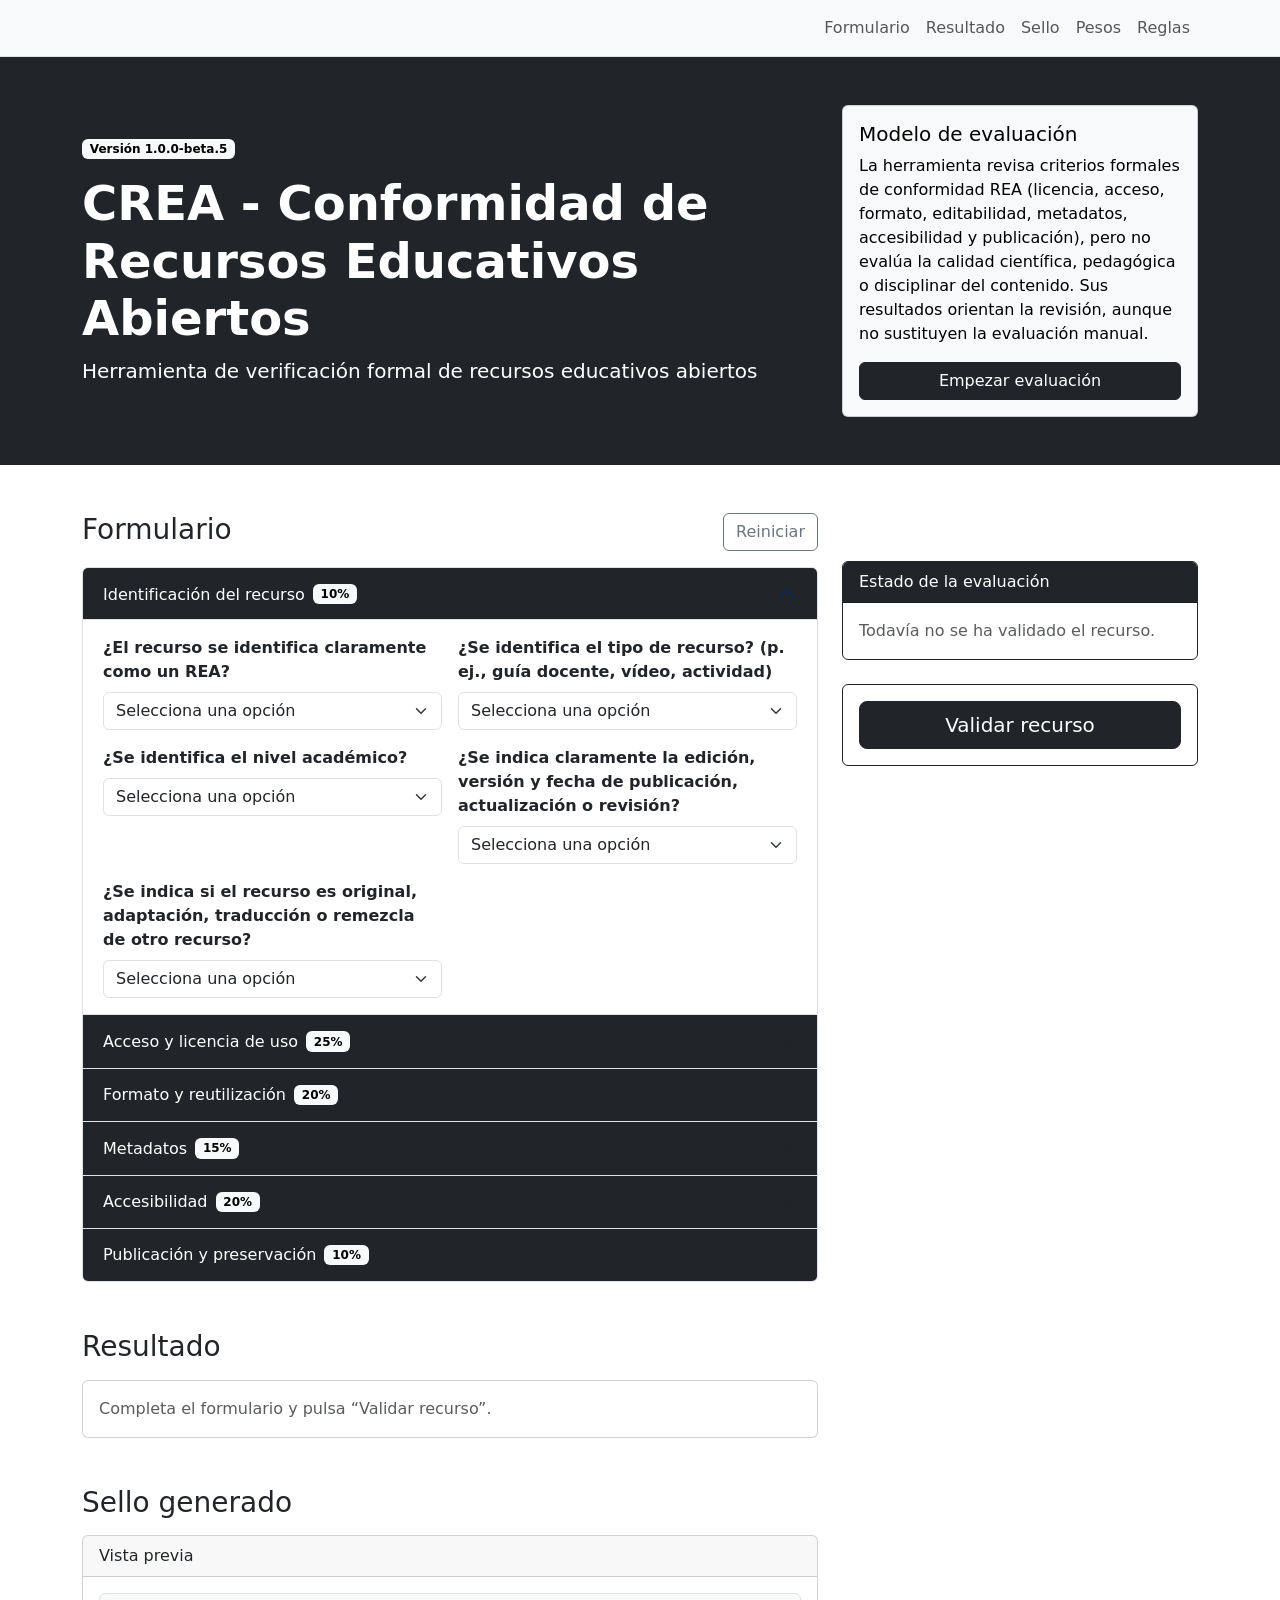
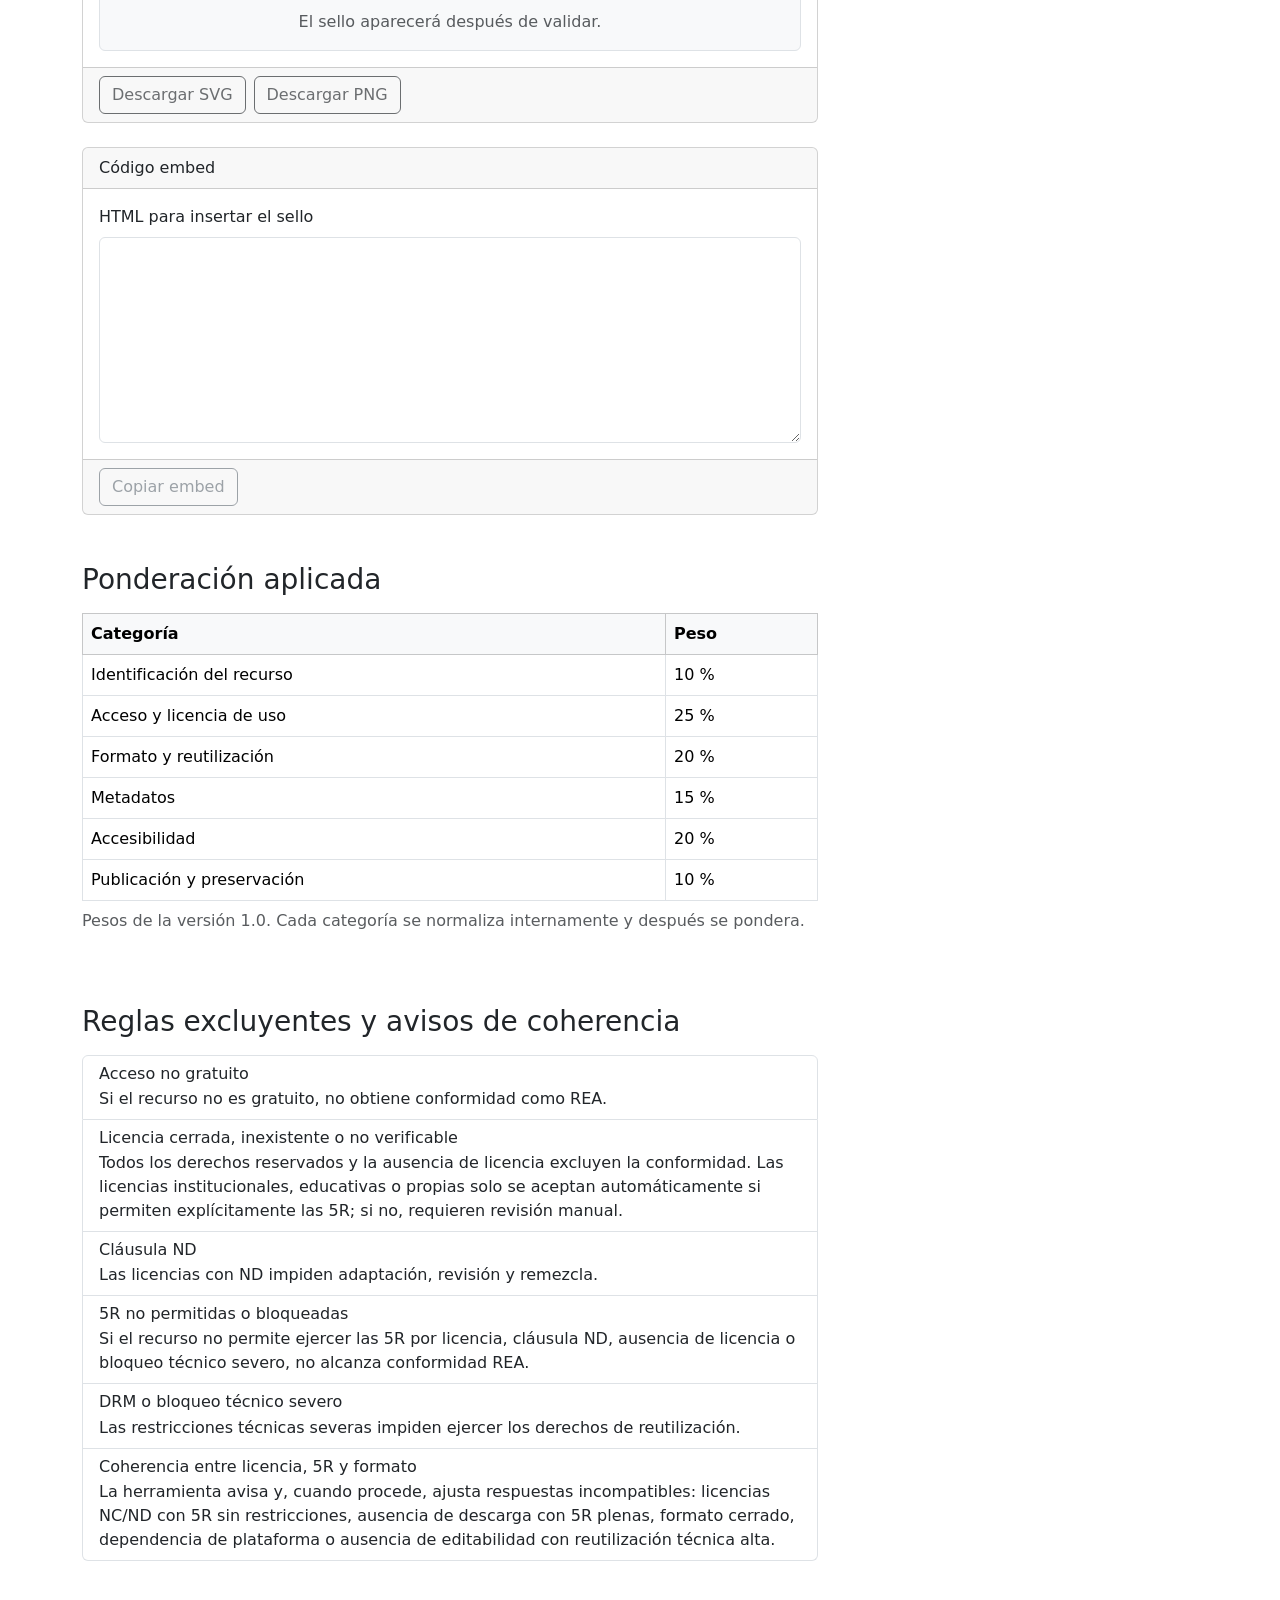
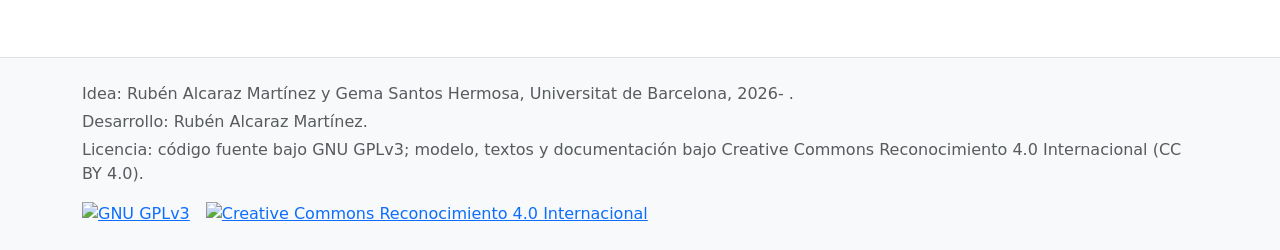
==== index.html @ e6d0ff7f "Add files via upload" ====
<!doctype html>
<html lang="es" data-bs-theme="light">
<head>
  <meta charset="utf-8">
  <meta name="viewport" content="width=device-width, initial-scale=1">
  <title>CREA - Conformidad de Recursos Educativos Abiertos</title>
  <meta name="description" content="">
  <meta name="DC.creator" content="Gema Santos Hermosa">
  <meta name="DC.creator" content="Rubén Alcaraz Martínez">
  <meta name="DC.publisher" content="Universitat de Barcelona">
  <meta name="DC.description" content="Herramienta web para evaluar la conformidad formal de recursos educativos abiertos mediante criterios sobre licencia, acceso, formato, editabilidad, metadatos, accesibilidad, publicación y preservación.">
  <meta name="DC.subject" content="recursos educativos abiertos">
  <meta name="DC.subject" content="REA">
  <meta name="DC.subject" content="OER">
  <meta name="DC.subject" content="licencias abiertas">
  <meta name="DC.subject" content="accesibilidad">
  <meta name="DC.subject" content="metadatos educativos">
  <meta name="DC.type" content="InteractiveResource">
  <meta name="DC.format" content="text/html">
  <meta name="DC.language" content="es">
  <meta name="DC.rights" content="Código fuente bajo GNU GPLv3; modelo, textos y documentación bajo Creative Commons Reconocimiento 4.0 Internacional.">
  <meta name="DCTERMS.license" content="https://www.gnu.org/licenses/gpl-3.0.html">
  <meta name="DCTERMS.license" content="https://creativecommons.org/licenses/by/4.0/">
  <meta name="DCTERMS.created" content="2026">
  <meta name="DCTERMS.modified" content="2026">
  <meta name="DCTERMS.accessRights" content="Acceso abierto">
  <meta name="DCTERMS.audience" content="docentes, bibliotecarios, documentalistas, diseñadores instruccionales, responsables de repositorios educativos">

  <link href="https://cdn.jsdelivr.net/npm/bootstrap@5.3.8/dist/css/bootstrap.min.css" rel="stylesheet">
  <link href="assets/css/styles.css" rel="stylesheet">
  <link rel="preconnect" href="https://fonts.googleapis.com">
  <link rel="preconnect" href="https://fonts.gstatic.com" crossorigin>
  <link href="https://fonts.googleapis.com/css2?family=Atkinson+Hyperlegible:wght@400;700&display=swap" rel="stylesheet">
</head>
<body>
  <nav class="navbar navbar-expand-lg bg-body-tertiary border-bottom sticky-top">
    <div class="container">
      <button class="navbar-toggler" type="button" data-bs-toggle="collapse" data-bs-target="#mainNav" aria-controls="mainNav" aria-expanded="false" aria-label="Mostrar navegación">
        <span class="navbar-toggler-icon"></span>
      </button>
      <div id="mainNav" class="collapse navbar-collapse">
        <ul class="navbar-nav ms-auto">
          <li class="nav-item"><a class="nav-link" href="#formulario">Formulario</a></li>
          <li class="nav-item"><a class="nav-link" href="#resultado">Resultado</a></li>
          <li class="nav-item"><a class="nav-link" href="#sello">Sello</a></li>
          <li class="nav-item"><a class="nav-link" href="#pesos">Pesos</a></li>
          <li class="nav-item"><a class="nav-link" href="#reglas">Reglas</a></li>
        </ul>
      </div>
    </div>
  </nav>

  <header class="bg-dark text-white py-5">
    <div class="container">
      <div class="row g-4 align-items-center">
        <div class="col-lg-8">
          <span class="badge text-bg-light mb-3">Versión 1.0.0-beta.5</span>
          <h1 class="display-5 fw-bold">CREA - Conformidad de Recursos Educativos Abiertos</h1>
          <p class="lead mb-0">Herramienta de verificación formal de recursos educativos abiertos</p>
        </div>
        <div class="col-lg-4">
          <div class="card text-bg-light">
            <div class="card-body">
              <h2 class="h5">Modelo de evaluación</h2>
              <p class="mb-3">La herramienta revisa criterios formales de conformidad REA (licencia, acceso, formato, editabilidad, metadatos, accesibilidad y publicación), pero no evalúa la calidad científica, pedagógica o disciplinar del contenido. Sus resultados orientan la revisión, aunque no sustituyen la evaluación manual.</p>
              <a class="btn btn-dark w-100" href="#formulario">Empezar evaluación</a>
            </div>
          </div>
        </div>
      </div>
    </div>
  </header>

  <main class="container my-5">
    <div class="row g-4">
      <aside class="col-lg-4 order-lg-2">
        <div class="position-sticky top-0 pt-5">
          <div class="card border-dark mb-4">
            <div class="card-header text-bg-dark">Estado de la evaluación</div>
            <div class="card-body">
              <div id="quickStatus" aria-live="polite">
                <p class="text-body-secondary mb-0">Todavía no se ha validado el recurso.</p>
              </div>
            </div>
          </div>

          <div class="card border-dark mb-4">
            <div class="card-body">
              <button type="button" id="btnValidate" class="btn btn-dark btn-lg w-100">Validar recurso</button>
            </div>
          </div>

          <div id="liveAlert" aria-live="assertive"></div>
        </div>
      </aside>

      <div class="col-lg-8 order-lg-1">
        <section id="formulario" class="mb-5">
          <div class="d-flex flex-wrap justify-content-between align-items-center gap-3 mb-3">
            <div>
              <h2 class="h3 mb-1">Formulario</h2>
            </div>
            <button type="button" class="btn btn-outline-secondary" id="btnReset">Reiniciar</button>
          </div>

          <form id="oerForm" novalidate>
            <div class="accordion" id="questionsAccordion"></div>
          </form>
        </section>

        <section id="resultado" class="mb-5">
          <h2 class="h3 mb-3">Resultado</h2>
          <div id="resultsBox" class="card">
            <div class="card-body">
              <p class="text-body-secondary mb-0">Completa el formulario y pulsa “Validar recurso”.</p>
            </div>
          </div>
        </section>

        <section id="sello" class="mb-5">
          <h2 class="h3 mb-3">Sello generado</h2>
          <div class="card mb-4">
            <div class="card-header">Vista previa</div>
            <div class="card-body">
              <div id="badgePreview" class="badge-preview border rounded p-3 text-center bg-body-tertiary overflow-hidden">
                <p class="text-body-secondary mb-0">El sello aparecerá después de validar.</p>
              </div>
            </div>
            <div class="card-footer d-flex flex-wrap gap-2">
              <button type="button" id="btnDownloadSvg" class="btn btn-outline-dark" disabled>Descargar SVG</button>
              <button type="button" id="btnDownloadPng" class="btn btn-outline-dark" disabled>Descargar PNG</button>
            </div>
          </div>

          <div class="card">
            <div class="card-header">Código embed</div>
            <div class="card-body">
              <label for="embedCode" class="form-label">HTML para insertar el sello</label>
              <textarea id="embedCode" class="form-control font-monospace" rows="8" readonly></textarea>
            </div>
            <div class="card-footer">
              <button type="button" id="btnCopyEmbed" class="btn btn-outline-secondary" disabled>Copiar embed</button>
            </div>
          </div>
        </section>

        <section id="pesos" class="mb-5">
          <h2 class="h3 mb-3">Ponderación aplicada</h2>
          <div class="table-responsive">
            <table class="table table-bordered table-hover align-middle">
              <caption>Pesos de la versión 1.0. Cada categoría se normaliza internamente y después se pondera.</caption>
              <thead class="table-light">
                <tr>
                  <th scope="col">Categoría</th>
                  <th scope="col">Peso</th>
                </tr>
              </thead>
              <tbody>
                <tr><td>Identificación del recurso</td><td>10 %</td></tr>
                <tr><td>Acceso y licencia de uso</td><td>25 %</td></tr>
                <tr><td>Formato y reutilización</td><td>20 %</td></tr>
                <tr><td>Metadatos</td><td>15 %</td></tr>
                <tr><td>Accesibilidad</td><td>20 %</td></tr>
                <tr><td>Publicación y preservación</td><td>10 %</td></tr>
              </tbody>
            </table>
          </div>
        </section>

        <section id="reglas" class="mb-5">
          <h2 class="h3 mb-3">Reglas excluyentes y avisos de coherencia</h2>
          <div class="list-group">
            <div class="list-group-item">
              <h3 class="h6 mb-1">Acceso no gratuito</h3>
              <p class="mb-0">Si el recurso no es gratuito, no obtiene conformidad como REA.</p>
            </div>
            <div class="list-group-item">
              <h3 class="h6 mb-1">Licencia cerrada, inexistente o no verificable</h3>
              <p class="mb-0">Todos los derechos reservados y la ausencia de licencia excluyen la conformidad. Las licencias institucionales, educativas o propias solo se aceptan automáticamente si permiten explícitamente las 5R; si no, requieren revisión manual.</p>
            </div>
            <div class="list-group-item">
              <h3 class="h6 mb-1">Cláusula ND</h3>
              <p class="mb-0">Las licencias con ND impiden adaptación, revisión y remezcla.</p>
            </div>
            <div class="list-group-item">
              <h3 class="h6 mb-1">5R no permitidas o bloqueadas</h3>
              <p class="mb-0">Si el recurso no permite ejercer las 5R por licencia, cláusula ND, ausencia de licencia o bloqueo técnico severo, no alcanza conformidad REA.</p>
            </div>
            <div class="list-group-item">
              <h3 class="h6 mb-1">DRM o bloqueo técnico severo</h3>
              <p class="mb-0">Las restricciones técnicas severas impiden ejercer los derechos de reutilización.</p>
            </div>
            <div class="list-group-item">
              <h3 class="h6 mb-1">Coherencia entre licencia, 5R y formato</h3>
              <p class="mb-0">La herramienta avisa y, cuando procede, ajusta respuestas incompatibles: licencias NC/ND con 5R sin restricciones, ausencia de descarga con 5R plenas, formato cerrado, dependencia de plataforma o ausencia de editabilidad con reutilización técnica alta.</p>
            </div>
          </div>
        </section>
      </div>
    </div>
  </main>

  <div class="modal fade" id="exclusionModal" tabindex="-1" aria-labelledby="exclusionModalLabel" aria-hidden="true">
    <div class="modal-dialog modal-dialog-centered modal-lg">
      <div class="modal-content border-danger">
        <div class="modal-header text-bg-danger">
          <h2 class="modal-title h5" id="exclusionModalLabel">El recurso no alcanza conformidad automática</h2>
          <button type="button" class="btn-close btn-close-white" data-bs-dismiss="modal" aria-label="Cerrar"></button>
        </div>
        <div class="modal-body">
          <p>La respuesta seleccionada activa una condición excluyente o impide verificar automáticamente la conformidad REA en la versión 1.0.0-beta.5.</p>
          <div id="modalExclusionContent"></div>
        </div>
        <div class="modal-footer">
          <button type="button" class="btn btn-outline-danger" data-bs-dismiss="modal">Revisar respuesta</button>
        </div>
      </div>
    </div>
  </div>


  <div class="modal fade" id="coherenceModal" tabindex="-1" aria-labelledby="coherenceModalLabel" aria-hidden="true">
    <div class="modal-dialog modal-dialog-centered modal-lg">
      <div class="modal-content border-warning">
        <div class="modal-header text-bg-warning">
          <h2 class="modal-title h5" id="coherenceModalLabel">Aviso de coherencia entre respuestas</h2>
          <button type="button" class="btn-close" data-bs-dismiss="modal" aria-label="Cerrar"></button>
        </div>
        <div class="modal-body">
          <p>La combinación de respuestas seleccionada puede producir una evaluación incoherente o requiere una interpretación más precisa.</p>
          <div id="modalCoherenceContent"></div>
        </div>
        <div class="modal-footer">
          <button type="button" class="btn btn-outline-warning" data-bs-dismiss="modal">Revisar respuestas</button>
        </div>
      </div>
    </div>
  </div>

  <footer class="border-top py-4 bg-body-tertiary">
    <div class="container">
      <p class="mb-1 text-body-secondary">Idea: Rubén Alcaraz Martínez y Gema Santos Hermosa, Universitat de Barcelona, 2026- .</p>
      <p class="mb-1 text-body-secondary">Desarrollo: Rubén Alcaraz Martínez.</p>
      <p class="mb-3 text-body-secondary">Licencia: código fuente bajo GNU GPLv3; modelo, textos y documentación bajo Creative Commons Reconocimiento 4.0 Internacional (CC BY 4.0).</p>
      <div class="d-flex flex-wrap gap-3 align-items-center">
        <a href="https://www.gnu.org/licenses/gpl-3.0.html" rel="license">
          <img src="https://www.gnu.org/graphics/gplv3-with-text-136x68.png" class="img-fluid" width="136" height="68" alt="GNU GPLv3">
        </a>
        <a href="https://creativecommons.org/licenses/by/4.0/deed.es" rel="license">
          <img src="https://licensebuttons.net/l/by/4.0/88x31.png" class="img-fluid" width="88" height="31" alt="Creative Commons Reconocimiento 4.0 Internacional">
        </a>
      </div>
    </div>
  </footer>

  <script src="https://cdn.jsdelivr.net/npm/bootstrap@5.3.8/dist/js/bootstrap.bundle.min.js"></script>
  <script>
    const APP_VERSION = "1.0.0-beta.5";

    const CATEGORIES = [
      { id: "identificacion", title: "Identificación del recurso", weight: 10 },
      { id: "accesoLicencia", title: "Acceso y licencia de uso", weight: 25 },
      { id: "formato", title: "Formato y reutilización", weight: 20 },
      { id: "metadatos", title: "Metadatos", weight: 15 },
      { id: "accesibilidad", title: "Accesibilidad", weight: 20 },
      { id: "publicacion", title: "Publicación y preservación", weight: 10 }
    ];

    const QUESTIONS = [
      {
        id: "q_id_rea", category: "identificacion",
        label: "¿El recurso se identifica claramente como un REA?",
        max: 2,
        options: [["", "Selecciona una opción", 0], ["si", "Sí", 2], ["parcial", "Parcialmente", 1], ["no", "No", 0]]
      },

      {
        id: "q_tipo", category: "identificacion",
        label: "¿Se identifica el tipo de recurso? (p. ej., guía docente, vídeo, actividad)",
        max: 2,
        options: [["", "Selecciona una opción", 0], ["si", "Sí", 2], ["parcial", "Parcialmente", 1], ["no", "No", 0]]
      },
      {
        id: "q_nivel", category: "identificacion",
        label: "¿Se identifica el nivel académico?",
        max: 2,
        options: [["", "Selecciona una opción", 0], ["si", "Sí", 2], ["parcial", "Parcialmente", 1], ["no", "No", 0]]
      },
      {
        id: "q_version_fecha", category: "identificacion",
        label: "¿Se indica claramente la edición, versión y fecha de publicación, actualización o revisión?",
        max: 2,
        options: [["", "Selecciona una opción", 0], ["completo", "Sí, de forma completa", 2], ["parcial", "Parcialmente", 1], ["no", "No", 0]]
      },
      {
        id: "q_origen_recurso", category: "identificacion",
        label: "¿Se indica si el recurso es original, adaptación, traducción o remezcla de otro recurso?",
        max: 2,
        options: [["", "Selecciona una opción", 0], ["si", "Sí", 2], ["parcial", "Parcialmente", 1], ["no", "No", 0], ["no_determinable", "No se puede determinar", 0]]
      },

      {
        id: "q_gratuito", category: "accesoLicencia",
        label: "¿El acceso al recurso es gratuito?",
        max: 5, excludes: ["no"],
        options: [
          ["", "Selecciona una opción", 0], ["si", "Sí", 5], ["parcial", "Parcialmente", 2],
          ["no", "No", 0, "Un recurso con acceso no gratuito no obtiene conformidad formal como REA."]
        ]
      },
      {
        id: "q_datos", category: "accesoLicencia",
        label: "¿El recurso exige registro o recogida de datos personales?",
        max: 3,
        options: [["", "Selecciona una opción", 0], ["no", "No", 3], ["opcional", "Sí, opcional", 2], ["obligatorio", "Sí, obligatorio", 0]]
      },
      {
        id: "q_descarga", category: "accesoLicencia",
        label: "¿El recurso puede descargarse o conservarse localmente?",
        max: 3,
        options: [["", "Selecciona una opción", 0], ["si", "Sí", 3], ["parcial", "Parcialmente", 1], ["no", "No", 0]]
      },

      {
        id: "q_licencia", category: "accesoLicencia",
        label: "¿Bajo qué licencia se distribuye el recurso?",
        max: 5,
        excludes: ["cc_by_nd", "cc_by_nc_nd", "todos_derechos", "sin_licencia"],
        requiresReview: ["institucional_no_verificable", "educativa_no_verificable", "otra_no_verificable"],
        options: [
          ["", "Selecciona una opción", 0],
          ["dominio_publico", "Dominio público", 5],
          ["cc0", "CC0", 5],
          ["cc_by", "CC BY", 5],
          ["cc_by_sa", "CC BY-SA", 5],
          ["cc_by_nc", "CC BY-NC", 3],
          ["cc_by_nc_sa", "CC BY-NC-SA", 3],
          ["cc_by_nd", "CC BY-ND", 0, "La cláusula ND impide obras derivadas y bloquea la adaptación, revisión o remezcla del recurso."],
          ["cc_by_nc_nd", "CC BY-NC-ND", 0, "La cláusula ND impide obras derivadas y bloquea la adaptación, revisión o remezcla del recurso."],
          ["gfdl", "GNU Free Documentation License, sin secciones invariantes", 4],
          ["gplv3", "GNU GPLv3, para software o código", 4],
          ["mit_apache_bsd", "MIT / Apache-2.0 / BSD, para software o código", 5],
          ["institucional_abierta", "Licencia institucional propia que permite explícitamente las 5R", 3],
          ["educativa_abierta", "Licencia educativa específica que permite explícitamente las 5R", 3],
          ["otra_abierta", "Otra licencia abierta que permite explícitamente las 5R", 3],
          ["institucional_no_verificable", "Licencia institucional propia no verificable", 0, "Una licencia propia solo puede aceptarse automáticamente si sus términos permiten de forma explícita las 5R."],
          ["educativa_no_verificable", "Licencia educativa específica no verificable", 0, "Una licencia educativa específica solo puede aceptarse automáticamente si sus términos permiten de forma explícita las 5R."],
          ["todos_derechos", "Todos los derechos reservados", 0, "Un recurso con todos los derechos reservados no concede permisos abiertos suficientes para ser REA."],
          ["sin_licencia", "Sin licencia indicada", 0, "Sin licencia abierta o dominio público no puede verificarse la conformidad formal como REA."],
          ["otra_no_verificable", "Otra licencia no verificable", 0, "No puede confirmarse la conformidad REA sin revisar los términos de la licencia."]
        ]
      },
      {
        id: "q_licencia_visible", category: "accesoLicencia",
        label: "¿La licencia está indicada de forma visible junto al recurso?",
        max: 3,
        options: [["", "Selecciona una opción", 0], ["si", "Sí", 3], ["parcial", "Parcialmente", 1], ["no", "No", 0]]
      },

      {
        id: "q_5r_grado", category: "accesoLicencia",
        label: "¿Qué grado de ejercicio de las 5R permite el recurso? (retener, reutilizar, revisar, remezclar y redistribuir)",
        max: 8, excludes: ["algunas_nd", "no", "cerrada", "drm"], requiresReview: ["no_determinable"],
        options: [
          ["", "Selecciona una opción", 0],
          ["todas_sin_restriccion", "Permite las 5R sin restricciones relevantes", 8],
          ["todas_nc", "Permite las 5R con restricción NC", 5],
          ["algunas_barreras_tecnicas", "Permite legalmente las 5R, pero existen barreras técnicas", 3],
          ["algunas_nd", "Permite algunas 5R, pero no revisión/remezcla por ND", 0, "La cláusula ND impide revisar, adaptar y remezclar el recurso. En esta versión es una condición excluyente."],
          ["cerrada", "No las permite por licencia cerrada o ausencia de licencia", 0, "Sin licencia abierta o con todos los derechos reservados no puede verificarse el ejercicio de las 5R."],
          ["drm", "No las permite por DRM o bloqueo técnico severo", 0, "Las restricciones técnicas severas impiden ejercer derechos de reutilización aunque la licencia sea abierta."],
          ["no", "No permite las 5R", 0, "Si no permite las 5R, el recurso no alcanza conformidad formal como REA."],
          ["no_determinable", "No se puede determinar", 0]
        ]
      },

      {
        id: "q_formato_abierto", category: "formato",
        label: "¿El recurso está disponible en un formato abierto?",
        max: 5,
        options: [["", "Selecciona una opción", 0], ["si", "Sí", 5], ["parcial", "Parcialmente", 2], ["no", "No", 0]]
      },
      {
        id: "q_editable", category: "formato",
        label: "¿El recurso es editable?",
        max: 5,
        options: [["", "Selecciona una opción", 0], ["si", "Sí", 5], ["parcial", "Parcialmente", 2], ["no", "No", 0]]
      },
      {
        id: "q_partes", category: "formato",
        label: "¿El recurso está organizado en partes reutilizables?",
        max: 5,
        options: [["", "Selecciona una opción", 0], ["si", "Sí", 5], ["parcial", "Parcialmente", 2], ["no", "No", 0]]
      },
      {
        id: "q_independencia_plataforma", category: "formato",
        label: "¿El recurso puede usarse sin depender de una plataforma concreta?",
        max: 5,
        options: [["", "Selecciona una opción", 0], ["si", "Sí", 5], ["parcial", "Parcialmente", 2], ["no", "No", 0], ["no_determinable", "No se puede determinar", 0]]
      },

      {
        id: "q_metadatos_basicos", category: "metadatos",
        type: "multiselect",
        label: "¿Qué metadatos descriptivos básicos incluye?",
        max: 8,
        options: [
          ["titulo", "Título", 1], ["autoria", "Autoría", 1], ["fecha", "Fecha", 1], ["idioma", "Idioma", 1],
          ["descripcion", "Descripción", 1], ["palabras_clave", "Palabras clave / Materias", 1], ["tipo", "Tipo", 1], ["formato_licencia", "Licencia", 1]
        ]
      },
      {
        id: "q_metadatos_educativos", category: "metadatos",
        type: "multiselect",
        label: "¿Qué metadatos educativos incluye?",
        max: 7,
        options: [
          ["nivel", "Nivel", 1], ["destinatarios", "Destinatarios", 1], ["objetivos", "Objetivos", 1],
          ["competencias", "Competencias", 1], ["tiempo", "Tiempo estimado", 1], ["contexto", "Contexto de uso", 1], ["requisitos", "Requisitos previos", 1]
        ]
      },
      {
        id: "q_idioma_principal", category: "metadatos",
        label: "¿El idioma principal del recurso está declarado correctamente?",
        max: 2,
        options: [["", "Selecciona una opción", 0], ["si", "Sí", 2], ["parcial", "Parcialmente", 1], ["no", "No", 0], ["no_determinable", "No se puede determinar", 0]]
      },

      {
        id: "q_estructura", category: "accesibilidad",
        label: "¿El recurso cuenta con una estructura visual y semántica mediante títulos, subtítulos u otros elementos estructurales?",
        max: 4,
        options: [["", "Selecciona una opción", 0], ["si", "Sí", 4], ["parcial", "Parcialmente", 2], ["no", "No", 0], ["na", "No aplica", 4]]
      },
      {
        id: "q_alt", category: "accesibilidad",
        label: "¿El contenido no textual cuenta con una alternativa de texto?",
        max: 4,
        options: [["", "Selecciona una opción", 0], ["si", "Sí", 4], ["parcial", "Parcialmente", 2], ["no", "No", 0], ["na", "No aplica", 4]]
      },
      {
        id: "q_av", category: "accesibilidad",
        label: "¿Los materiales audiovisuales cuentan con subtítulos, transcripciones o alternativas equivalentes?",
        max: 4,
        options: [["", "Selecciona una opción", 0], ["si", "Sí", 4], ["parcial", "Parcialmente", 2], ["no", "No", 0], ["na", "No aplica", 4]]
      },
      {
        id: "q_color", category: "accesibilidad",
        label: "¿El recurso evita depender solo del color, la forma o la posición para transmitir información?",
        max: 4,
        options: [["", "Selecciona una opción", 0], ["si", "Sí", 4], ["parcial", "Parcialmente", 2], ["no", "No", 0]]
      },
      {
        id: "q_contraste", category: "accesibilidad",
        label: "¿El contraste entre el texto y el fondo y entre elementos no textuales es suficiente?",
        max: 4,
        options: [["", "Selecciona una opción", 0], ["si", "Sí", 4], ["parcial", "Parcialmente", 2], ["no", "No", 0], ["no_comprobado", "No comprobado", 0]]
      },
      {
        id: "q_ayudas", category: "accesibilidad",
        label: "¿El recurso es compatible con ayudas técnicas, incluidas las que permiten personalizar los estilos del documento?",
        max: 4,
        options: [["", "Selecciona una opción", 0], ["si", "Sí", 4], ["parcial", "Parcialmente", 2], ["no", "No", 0], ["no_comprobado", "No comprobado", 0]]
      },

      {
        id: "q_plataforma", category: "publicacion",
        label: "¿Está publicado en un repositorio o plataforma estable?",
        max: 4,
        options: [
          ["", "Selecciona una opción", 0], ["repositorio", "Sí, repositorio", 4],
          ["plataforma_estable", "Sí, plataforma estable", 3], ["web", "Web institucional o personal", 2],
          ["plataforma_externa", "Plataforma externa", 1], ["cerrada", "Campus o entorno cerrado", 0], ["no", "No", 0]
        ]
      },
      {
        id: "q_url", category: "publicacion",
        label: "¿El recurso cuenta con una URL estable o identificador persistente?",
        max: 4,
        options: [
          ["", "Selecciona una opción", 0], ["doi", "DOI", 4], ["handle", "Handle", 4],
          ["uri", "URI permanente", 4], ["url_estable", "URL estable", 3],
          ["url_no_persistente", "URL no persistente", 1], ["no", "No", 0]
        ]
      }
    ];

    const state = { lastResult: null, lastSvg: "", lastExclusionKey: "", lastCoherenceKey: "" };

    function normaliseOptions(question) {
      question.options = question.options.map(opt => ({
        value: opt[0],
        label: opt[1],
        score: opt[2],
        reason: opt[3] || ""
      }));
      return question;
    }
    QUESTIONS.forEach(normaliseOptions);

    function renderWeightSummary() {
      const box = document.getElementById("weightSummary");
      if (!box) return;
      box.innerHTML = `
        <ul class="list-group list-group-flush">
          ${CATEGORIES.map(cat => `<li class="list-group-item d-flex justify-content-between px-0"><span>${cat.title}</span><strong>${cat.weight}%</strong></li>`).join("")}
        </ul>
      `;
    }

    function renderQuestions() {
      const acc = document.getElementById("questionsAccordion");
      acc.innerHTML = "";

      CATEGORIES.forEach((category, index) => {
        const item = document.createElement("div");
        item.className = "accordion-item";

        const headerId = `heading-${category.id}`;
        const collapseId = `collapse-${category.id}`;
        const show = index === 0 ? " show" : "";
        const collapsed = index === 0 ? "" : " collapsed";

        item.innerHTML = `
          <h3 class="accordion-header" id="${headerId}">
            <button class="accordion-button text-bg-dark${collapsed}" type="button" data-bs-toggle="collapse" data-bs-target="#${collapseId}" aria-expanded="${index === 0 ? "true" : "false"}" aria-controls="${collapseId}">
              ${category.title} <span class="badge text-bg-light ms-2">${category.weight}%</span>
            </button>
          </h3>
          <div id="${collapseId}" class="accordion-collapse collapse${show}" aria-labelledby="${headerId}" data-bs-parent="#questionsAccordion">
            <div class="accordion-body">
              <div class="row g-3" id="row-${category.id}"></div>
            </div>
          </div>
        `;
        acc.appendChild(item);

        const row = item.querySelector(`#row-${category.id}`);
        QUESTIONS.filter(q => q.category === category.id).forEach(q => {
          const col = document.createElement("div");
          col.className = "col-md-6";
          col.appendChild(renderQuestion(q));
          row.appendChild(col);
        });
      });
    }

    function renderQuestion(q) {
      const wrapper = document.createElement("div");
      const label = document.createElement("label");
      label.className = "form-label fw-semibold";
      label.setAttribute("for", q.id);
      label.textContent = q.label;
      wrapper.appendChild(label);

      const select = document.createElement("select");
      select.className = "form-select";
      select.id = q.id;
      select.name = q.id;
      if (q.type === "multiselect") {
        select.multiple = true;
        select.size = Math.min(6, q.options.length);
      }

      q.options.forEach(opt => {
        const option = document.createElement("option");
        option.value = opt.value;
        option.textContent = opt.label;
        select.appendChild(option);
      });

      select.addEventListener("change", () => checkImmediateWarnings(q));
      wrapper.appendChild(select);

      if (q.type === "multiselect") {
        const help = document.createElement("div");
        help.className = "form-text";
        help.textContent = "Selecciona una o varias opciones.";
        wrapper.appendChild(help);
      }

      return wrapper;
    }

    function getQuestionValue(q) {
      const el = document.getElementById(q.id);
      if (!el) return null;
      if (q.type === "multiselect") return Array.from(el.selectedOptions).map(opt => opt.value);
      return el.value;
    }

    function getSelectedOption(q) {
      const value = getQuestionValue(q);
      if (q.type === "multiselect") return null;
      return q.options.find(opt => opt.value === value) || null;
    }

    function getExclusionReasons() {
      const reasons = [];
      QUESTIONS.forEach(q => {
        if (!q.excludes) return;
        const value = getQuestionValue(q);
        if (q.excludes.includes(value)) {
          const opt = getSelectedOption(q);
          reasons.push({
            id: q.id,
            question: q.label,
            value: opt ? opt.label : value,
            reason: opt && opt.reason ? opt.reason : "Esta respuesta impide la conformidad formal como REA."
          });
        }
      });
      return reasons;
    }

    function getReviewReasons() {
      const reasons = [];
      QUESTIONS.forEach(q => {
        if (!q.requiresReview) return;
        const value = getQuestionValue(q);
        if (q.requiresReview.includes(value)) {
          const opt = getSelectedOption(q);
          reasons.push({
            id: q.id,
            question: q.label,
            value: opt ? opt.label : value,
            reason: opt && opt.reason ? opt.reason : "Esta respuesta requiere revisión manual antes de certificar la conformidad REA."
          });
        }
      });
      return reasons;
    }


    function setSelectValue(id, value) {
      const el = document.getElementById(id);
      if (el && el.value !== value) {
        el.value = value;
      }
    }

    function selectedLabel(questionId) {
      const question = QUESTIONS.find(q => q.id === questionId);
      if (!question) return "";
      const selected = getSelectedOption(question);
      return selected ? selected.label : "";
    }

    function applyConsistencyRules() {
      const issues = [];

      const license = document.getElementById("q_licencia").value;
      const dataRequirement = document.getElementById("q_datos").value;
      const download = document.getElementById("q_descarga").value;
      const fiveR = document.getElementById("q_5r_grado").value;
      const openFormat = document.getElementById("q_formato_abierto").value;
      const editable = document.getElementById("q_editable").value;
      const reusableParts = document.getElementById("q_partes").value;
      const platformIndependence = document.getElementById("q_independencia_plataforma").value;

      const ncLicenses = ["cc_by_nc", "cc_by_nc_sa"];
      const ndLicenses = ["cc_by_nd", "cc_by_nc_nd"];
      const closedLicenses = ["todos_derechos", "sin_licencia"];
      const nonVerifiableLicenses = ["institucional_no_verificable", "educativa_no_verificable", "otra_no_verificable"];
      const softwareLicenses = ["gplv3", "mit_apache_bsd"];
      const explicitlyOpenLicenses = ["dominio_publico", "cc0", "cc_by", "cc_by_sa", "gfdl", "institucional_abierta", "educativa_abierta", "otra_abierta"];

      if (dataRequirement === "obligatorio") {
        issues.push({
          title: "Registro o datos personales",
          message: "Exigir registro o recogida de datos personales no excluye automáticamente que el recurso sea REA, pero limita el acceso efectivo. Por eso reduce la puntuación y debe valorarse como una barrera formal."
        });
      }

      if (ncLicenses.includes(license)) {
        if (fiveR === "todas_sin_restriccion" || fiveR === "") {
          setSelectValue("q_5r_grado", "todas_nc");
        }
        issues.push({
          title: "Licencia NC y 5R",
          message: "Una licencia con cláusula NC puede permitir adaptación y redistribución, pero no sin restricciones. Por tanto, no debe marcarse como “5R sin restricciones relevantes”. Se ha ajustado a “5R con restricción NC” cuando procedía."
        });
      }

      if (ndLicenses.includes(license)) {
        if (fiveR !== "algunas_nd") {
          setSelectValue("q_5r_grado", "algunas_nd");
        }
        issues.push({
          title: "Licencia ND y obras derivadas",
          message: "Una licencia con cláusula ND no permite revisar, adaptar ni remezclar el recurso. Por tanto, no puede considerarse que permite las 5R. Además, en esta versión la cláusula ND es una condición excluyente."
        });
      }

      if (closedLicenses.includes(license)) {
        if (fiveR !== "cerrada") {
          setSelectValue("q_5r_grado", "cerrada");
        }
        issues.push({
          title: "Licencia cerrada o ausente",
          message: "Si el recurso tiene todos los derechos reservados o no declara licencia, no puede indicarse que permite las 5R. Se ha ajustado la respuesta sobre 5R a licencia cerrada o ausencia de licencia."
        });
      }

      if (nonVerifiableLicenses.includes(license)) {
        if (fiveR !== "no_determinable") {
          setSelectValue("q_5r_grado", "no_determinable");
        }
        issues.push({
          title: "Licencia no verificable automáticamente",
          message: "Las licencias institucionales, educativas o propias solo pueden aceptarse automáticamente si sus términos permiten explícitamente retener, reutilizar, revisar, remezclar y redistribuir. En caso contrario, la herramienta marca el recurso como no verificable."
        });
      }

      if (softwareLicenses.includes(license)) {
        issues.push({
          title: "Licencia de software",
          message: "GPLv3, MIT, Apache-2.0 o BSD son licencias adecuadas para software o código. Si el recurso evaluado es un texto, vídeo, presentación u otro material docente no software, conviene usar una licencia de contenidos como CC BY o CC BY-SA."
        });
      }

      const currentFiveR = () => document.getElementById("q_5r_grado").value;
      const fiveRLooksFull = () => ["todas_sin_restriccion", "todas_nc"].includes(currentFiveR());

      if (download === "no" && fiveRLooksFull()) {
        setSelectValue("q_5r_grado", "algunas_barreras_tecnicas");
        issues.push({
          title: "Ausencia de descarga y 5R",
          message: "Si el recurso no puede descargarse ni conservarse localmente, el derecho de retener y la reutilización práctica quedan limitados. El recurso puede seguir siendo REA si la licencia es abierta, pero no debería constar como 5R completas."
        });
      }

      if (editable === "no" && fiveRLooksFull()) {
        setSelectValue("q_5r_grado", "algunas_barreras_tecnicas");
        issues.push({
          title: "Recurso no editable y 5R",
          message: "Que un recurso no sea editable no excluye siempre su condición de REA si la licencia es abierta, pero limita la revisión, adaptación y remezcla efectivas. Por eso no debe constar como 5R completas y se ajusta a 5R con barreras técnicas."
        });
      }

      if (openFormat === "no" && fiveRLooksFull()) {
        setSelectValue("q_5r_grado", "algunas_barreras_tecnicas");
        issues.push({
          title: "Formato cerrado y 5R",
          message: "Aunque la licencia permita reutilizar el recurso, un formato cerrado limita la reutilización técnica, la edición y la portabilidad. Se ha ajustado la respuesta a 5R con barreras técnicas."
        });
      }

      if (platformIndependence === "no" && fiveRLooksFull()) {
        setSelectValue("q_5r_grado", "algunas_barreras_tecnicas");
        issues.push({
          title: "Dependencia de plataforma y 5R",
          message: "Si el recurso depende de una plataforma concreta, pueden quedar limitadas la conservación local, la portabilidad y la reutilización efectiva. El recurso puede seguir siendo REA si la licencia es abierta, pero no debería constar como 5R completas."
        });
      }

      if (platformIndependence === "parcial") {
        issues.push({
          title: "Dependencia parcial de plataforma",
          message: "La dependencia parcial de una plataforma no excluye la condición de REA, pero puede limitar la portabilidad, la preservación y la reutilización en otros entornos."
        });
      }

      if (openFormat === "no" && editable === "si") {
        issues.push({
          title: "Formato cerrado y editabilidad",
          message: "Un recurso en formato cerrado puede ser editable solo mediante herramientas concretas o propietarias. Revisa si debería marcarse como “Parcialmente” o si existen archivos fuente abiertos."
        });
      }

      if (editable === "no" && reusableParts === "si") {
        issues.push({
          title: "Partes reutilizables sin editabilidad",
          message: "Un recurso puede estar dividido en partes reutilizables, pero si no es editable, su adaptación, revisión y remezcla quedan limitadas. Revisa si la reutilización se refiere solo al uso de fragmentos sin modificación."
        });
      }

      if (openFormat === "no" && editable === "no") {
        issues.push({
          title: "Baja apertura técnica",
          message: "La combinación de formato no abierto y ausencia de editabilidad limita gravemente la reutilización efectiva. No siempre excluye la condición de REA si la licencia es abierta, pero debe reflejarse como una debilidad formal importante."
        });
      }

      if (explicitlyOpenLicenses.includes(license) && currentFiveR() === "todas_nc") {
        issues.push({
          title: "Posible incoherencia NC",
          message: "La licencia seleccionada no incluye NC, pero se ha marcado 5R con restricción NC. Revisa si existe una restricción externa o si debería seleccionarse “5R sin restricciones relevantes”."
        });
      }

      return issues;
    }

    function showCoherenceModal(issues) {
      if (!issues.length) {
        state.lastCoherenceKey = "";
        return;
      }

      const key = issues.map(item => `${item.title}:${item.message}`).join("|");
      if (key === state.lastCoherenceKey) return;
      state.lastCoherenceKey = key;

      const content = document.getElementById("modalCoherenceContent");
      content.innerHTML = `
        <ul class="list-group">
          ${issues.map(item => `
            <li class="list-group-item">
              <strong>${item.title}</strong><br>
              ${item.message}
            </li>`).join("")}
        </ul>
      `;

      const modal = bootstrap.Modal.getOrCreateInstance(document.getElementById("coherenceModal"));
      modal.show();
    }

    function checkImmediateWarnings() {
      const coherenceIssues = applyConsistencyRules();
      const exclusions = getExclusionReasons();
      const reviewReasons = getReviewReasons();
      const live = document.getElementById("liveAlert");

      if (exclusions.length > 0) {
        live.innerHTML = `
          <div class="alert alert-danger" role="alert">
            <h2 class="h6 alert-heading">Respuesta excluyente detectada</h2>
            <p class="mb-0">El recurso no alcanzará conformidad automática mientras esta condición se mantenga.</p>
          </div>
        `;
        showExclusionModal(exclusions);
        if (coherenceIssues.length > 0) {
          showCoherenceModal(coherenceIssues);
        }
        updateQuickStatus(null, exclusions, reviewReasons);
        return;
      }

      if (reviewReasons.length > 0) {
        live.innerHTML = `
          <div class="alert alert-warning alert-dismissible fade show" role="alert">
            <strong>Revisión manual requerida:</strong> la licencia o las 5R no pueden verificarse automáticamente.
            <button type="button" class="btn-close" data-bs-dismiss="alert" aria-label="Cerrar"></button>
          </div>
        `;
        showCoherenceModal(reviewReasons.map(item => ({ title: "Revisión manual requerida", message: `<strong>${item.question}</strong> ${item.value}. ${item.reason}` })));
        updateQuickStatus(null, [], reviewReasons);
        return;
      }

      const license = document.getElementById("q_licencia").value;
      const fiveR = document.getElementById("q_5r_grado").value;
      const hasNcWarning = license === "cc_by_nc" || license === "cc_by_nc_sa" || fiveR === "todas_nc";
      const hasDataWarning = document.getElementById("q_datos").value === "obligatorio";

      if (coherenceIssues.length > 0) {
        live.innerHTML = `
          <div class="alert alert-warning alert-dismissible fade show" role="alert">
            <strong>Aviso de coherencia:</strong> hay respuestas que conviene revisar para evitar una evaluación contradictoria.
            <button type="button" class="btn-close" data-bs-dismiss="alert" aria-label="Cerrar"></button>
          </div>
        `;
        showCoherenceModal(coherenceIssues);
      } else if (hasNcWarning) {
        live.innerHTML = `
          <div class="alert alert-warning alert-dismissible fade show" role="alert">
            <strong>Aviso:</strong> la cláusula NC no excluye la conformidad REA, pero limita algunos usos y reduce la puntuación.
            <button type="button" class="btn-close" data-bs-dismiss="alert" aria-label="Cerrar"></button>
          </div>
        `;
      } else if (hasDataWarning) {
        live.innerHTML = `
          <div class="alert alert-warning alert-dismissible fade show" role="alert">
            <strong>Aviso:</strong> exigir registro o datos personales no excluye la condición de REA, pero limita el acceso efectivo y reduce la puntuación.
            <button type="button" class="btn-close" data-bs-dismiss="alert" aria-label="Cerrar"></button>
          </div>
        `;
      } else {
        live.innerHTML = "";
      }

      updateQuickStatus(null, [], []);
      state.lastExclusionKey = "";
      state.lastCoherenceKey = "";
    }

    function showExclusionModal(exclusions) {
      const key = exclusions.map(item => `${item.id}:${item.value}`).join("|");
      if (key === state.lastExclusionKey) return;
      state.lastExclusionKey = key;

      const content = document.getElementById("modalExclusionContent");
      content.innerHTML = `
        <ul class="list-group">
          ${exclusions.map(item => `
            <li class="list-group-item">
              <strong>${item.question}</strong><br>
              Respuesta: ${item.value}<br>
              ${item.reason}
            </li>`).join("")}
        </ul>
      `;

      const modal = bootstrap.Modal.getOrCreateInstance(document.getElementById("exclusionModal"));
      modal.show();
    }

    function calculateScores() {
      const categoryScores = {};
      CATEGORIES.forEach(cat => categoryScores[cat.id] = {
        title: cat.title,
        weight: cat.weight,
        rawScore: 0,
        rawMax: 0,
        weightedScore: 0,
        percent: 0
      });

      QUESTIONS.forEach(q => {
        let score = 0;
        if (q.type === "multiselect") {
          const values = getQuestionValue(q);
          q.options.forEach(opt => {
            if (values.includes(opt.value)) score += opt.score;
          });
        } else {
          const selected = getSelectedOption(q);
          score = selected ? selected.score : 0;
        }
        categoryScores[q.category].rawScore += score;
        categoryScores[q.category].rawMax += q.max;
      });

      Object.values(categoryScores).forEach(item => {
        item.percent = item.rawMax ? item.rawScore / item.rawMax : 0;
        item.weightedScore = item.percent * item.weight;
      });

      const weightedTotal = Object.values(categoryScores).reduce((sum, item) => sum + item.weightedScore, 0);
      const normalized = Math.round(weightedTotal);
      const exclusions = getExclusionReasons();
      const reviewReasons = getReviewReasons();
      const blocked = exclusions.length > 0 || reviewReasons.length > 0;

      return {
        categoryScores,
        weightedTotal,
        normalized,
        officialScore: blocked ? null : normalized,
        excluded: exclusions.length > 0,
        reviewRequired: reviewReasons.length > 0,
        exclusions,
        reviewReasons,
        level: getLevel(normalized, exclusions.length > 0, reviewReasons.length > 0)
      };
    }

    function getLevel(score, excluded, reviewRequired) {
      if (excluded) return {
        label: "No REA",
        stars: 0,
        badge: "text-bg-danger",
        message: "El recurso presenta una condición excluyente. La puntuación global no se aplica porque no supera el filtro mínimo de conformidad REA."
      };
      if (reviewRequired) return {
        label: "No verificable como REA",
        stars: 0,
        badge: "text-bg-warning",
        message: "La herramienta no puede certificar automáticamente la conformidad REA porque la licencia o el ejercicio de las 5R requieren revisión manual."
      };
      if (score >= 85) return { label: "Conformidad alta", stars: 5, badge: "text-bg-success", message: "El recurso presenta un grado alto de conformidad formal." };
      if (score >= 70) return { label: "Conformidad notable", stars: 4, badge: "text-bg-dark", message: "El recurso presenta una conformidad formal sólida, con aspectos mejorables." };
      if (score >= 55) return { label: "Conformidad básica", stars: 3, badge: "text-bg-warning", message: "El recurso cumple parcialmente las condiciones formales." };
      if (score >= 40) return { label: "Conformidad parcial", stars: 2, badge: "text-bg-warning", message: "El recurso presenta un cumplimiento limitado." };
      return { label: "Conformidad baja", stars: 1, badge: "text-bg-secondary", message: "El recurso presenta un cumplimiento formal bajo." };
    }

    function starsText(stars) {
      return "★★★★★".slice(0, stars) + "☆☆☆☆☆".slice(0, 5 - stars);
    }

    function progressWidthClass(value) {
      const numericValue = Number(value);
      const safeValue = Number.isFinite(numericValue) ? numericValue : 0;
      const roundedValue = Math.max(0, Math.min(100, Math.round(safeValue)));
      return `progress-width-${roundedValue}`;
    }

    function renderResults(result) {
      const rows = Object.values(result.categoryScores).map(item => {
        const pct = Math.round(item.percent * 100);
        const weighted = item.weightedScore.toFixed(1).replace(".", ",");
        return `
          <tr>
            <th scope="row">${item.title}</th>
            <td>${weighted} / ${item.weight}</td>
            <td>${pct}%</td>
            <td>
              <div class="progress" role="progressbar" aria-label="${item.title}" aria-valuenow="${pct}" aria-valuemin="0" aria-valuemax="100">
                <div class="progress-bar bg-dark ${progressWidthClass(pct)}">${pct}%</div>
              </div>
            </td>
          </tr>
        `;
      }).join("");

      const exclusionBlock = result.excluded ? `
        <div class="alert alert-danger">
          <h3 class="h6">Condiciones excluyentes</h3>
          <ul class="mb-0">
            ${result.exclusions.map(item => `<li><strong>${item.question}</strong> ${item.value}. ${item.reason}</li>`).join("")}
          </ul>
        </div>
      ` : "";

      const reviewBlock = result.reviewRequired ? `
        <div class="alert alert-warning">
          <h3 class="h6">Revisión manual requerida</h3>
          <ul class="mb-0">
            ${result.reviewReasons.map(item => `<li><strong>${item.question}</strong> ${item.value}. ${item.reason}</li>`).join("")}
          </ul>
        </div>
      ` : "";

      const scoreText = (result.excluded || result.reviewRequired) ? "No aplicable" : `${result.officialScore} / 100`;
      const diagnosticText = (result.excluded || result.reviewRequired) ? `<p class="text-body-secondary">Puntuación diagnóstica orientativa: ${result.normalized} / 100. No se usa como resultado oficial porque existe una condición excluyente o una licencia no verificable automáticamente.</p>` : "";

      document.getElementById("resultsBox").innerHTML = `
        <div class="card-body">
          <div class="d-flex flex-wrap align-items-center gap-3 mb-3">
            <span class="badge ${result.level.badge} fs-6">${result.level.label}</span>
            <span class="fs-3" aria-label="${result.level.stars} de 5 estrellas">${starsText(result.level.stars)}</span>
            <span class="fw-bold fs-4">${scoreText}</span>
          </div>
          <p>${result.level.message}</p>
          ${diagnosticText}
          ${exclusionBlock}
          ${reviewBlock}
          <div class="table-responsive">
            <table class="table table-bordered table-hover align-middle">
              <thead class="table-light">
                <tr>
                  <th scope="col">Categoría</th>
                  <th scope="col">Puntuación ponderada</th>
                  <th scope="col">Cumplimiento interno</th>
                  <th scope="col">Progreso</th>
                </tr>
              </thead>
              <tbody>${rows}</tbody>
            </table>
          </div>
        </div>
      `;
      updateQuickStatus(result, result.exclusions, result.reviewReasons);
    }

    function updateQuickStatus(result, exclusions, reviewReasons) {
      const box = document.getElementById("quickStatus");
      if (exclusions && exclusions.length > 0 && !result) {
        box.innerHTML = `
          <span class="badge text-bg-danger mb-2">No REA</span>
          <p class="mb-0">Hay una condición excluyente pendiente de corregir.</p>
        `;
        return;
      }

      if (reviewReasons && reviewReasons.length > 0 && !result) {
        box.innerHTML = `
          <span class="badge text-bg-warning mb-2">No verificable</span>
          <p class="mb-0">Hay una licencia o condición que requiere revisión manual.</p>
        `;
        return;
      }

      if (!result) {
        box.innerHTML = `<p class="text-body-secondary mb-0">Formulario en edición. Pulsa “Validar recurso” para calcular el resultado.</p>`;
        return;
      }

      const score = (result.excluded || result.reviewRequired) ? "No aplicable" : `${result.officialScore}/100`;
      box.innerHTML = `
        <span class="badge ${result.level.badge} mb-2">${result.level.label}</span>
        <p class="display-6 fw-bold mb-0">${score}</p>
        <p class="fs-4 mb-0">${starsText(result.level.stars)}</p>
      `;
    }

    function generateSvg(result) {
      const score = (result.excluded || result.reviewRequired) ? "No aplicable" : `${result.officialScore}/100`;
      const stars = starsText(result.level.stars);
      const date = new Date().toLocaleDateString("es-ES");
      const fill = result.excluded
        ? "#dc3545"
        : (result.reviewRequired
          ? "#ffc107"
          : (result.normalized >= 85
            ? "#198754"
            : (result.normalized >= 70
              ? "#212529"
              : (result.normalized >= 55 ? "#ffc107" : "#6c757d"))));
      const textColor = (result.normalized >= 55 || result.reviewRequired) && !result.excluded ? "#212529" : "#ffffff";

      return `<svg class="img-fluid" xmlns="http://www.w3.org/2000/svg" width="800" height="420" viewBox="0 0 800 420" role="img" aria-labelledby="title desc">
  <title id="title">Puntuación CREA</title>
  <desc id="desc">Resultado: ${escapeXml(result.level.label)}, puntuación ${escapeXml(score)}, ${escapeXml(stars)}, fecha de evaluación ${escapeXml(date)}, versión ${escapeXml(APP_VERSION)}.</desc>
  <rect x="20" y="20" width="760" height="380" rx="32" fill="#f8f9fa" stroke="#212529" stroke-width="8"/>
  <rect x="40" y="40" width="720" height="92" rx="24" fill="${fill}"/>
  <text x="400" y="100" text-anchor="middle" font-family="Atkinson Hyperlegible, Arial, sans-serif" font-size="38" font-weight="700" fill="${textColor}">Puntuación CREA</text>
  <text x="400" y="185" text-anchor="middle" font-family="Atkinson Hyperlegible, Arial, sans-serif" font-size="40" font-weight="700" fill="#212529">${escapeXml(result.level.label)}</text>
  <text x="400" y="250" text-anchor="middle" font-family="Atkinson Hyperlegible, Arial, sans-serif" font-size="58" font-weight="700" fill="#212529">Puntuación: ${escapeXml(score)}</text>
  <text x="400" y="312" text-anchor="middle" font-family="Atkinson Hyperlegible, Arial, sans-serif" font-size="52" fill="#212529">${escapeXml(stars)}</text>
  <text x="400" y="357" text-anchor="middle" font-family="Atkinson Hyperlegible, Arial, sans-serif" font-size="22" fill="#6c757d">Fecha de evaluación: ${escapeXml(date)}</text>
  <text x="400" y="386" text-anchor="middle" font-family="Atkinson Hyperlegible, Arial, sans-serif" font-size="22" fill="#6c757d">Versión de la herramienta: ${escapeXml(APP_VERSION)}</text>
</svg>`;
    }

    function renderBadge(result) {
      const svg = generateSvg(result);
      state.lastSvg = svg;
      document.getElementById("badgePreview").innerHTML = svg;

      const dataUrl = "data:image/svg+xml;base64," + btoa(unescape(encodeURIComponent(svg)));
      const scoreText = (result.excluded || result.reviewRequired) ? "puntuación no aplicable" : `${result.officialScore} de 100`;
      document.getElementById("embedCode").value = `<img src="${dataUrl}" alt="CREA · Certificación: ${result.level.label}, ${scoreText}" width="400">`;

      document.getElementById("btnDownloadSvg").disabled = false;
      document.getElementById("btnDownloadPng").disabled = false;
      document.getElementById("btnCopyEmbed").disabled = false;
    }

    function validate() {
      const result = calculateScores();
      state.lastResult = result;
      renderResults(result);
      renderBadge(result);
      checkImmediateWarnings();
      document.getElementById("resultado").scrollIntoView({ behavior: "smooth", block: "start" });
    }

    function download(filename, content, type) {
      const blob = new Blob([content], { type });
      const url = URL.createObjectURL(blob);
      const a = document.createElement("a");
      a.href = url;
      a.download = filename;
      document.body.appendChild(a);
      a.click();
      a.remove();
      URL.revokeObjectURL(url);
    }

    function downloadSvg() {
      if (!state.lastSvg) return;
      download("crea-certificacion.svg", state.lastSvg, "image/svg+xml;charset=utf-8");
    }

    function downloadPng() {
      if (!state.lastSvg) return;
      const svgBlob = new Blob([state.lastSvg], { type: "image/svg+xml;charset=utf-8" });
      const url = URL.createObjectURL(svgBlob);
      const img = new Image();
      img.onload = function () {
        const canvas = document.createElement("canvas");
        canvas.width = 800;
        canvas.height = 420;
        const ctx = canvas.getContext("2d");
        ctx.drawImage(img, 0, 0);
        URL.revokeObjectURL(url);
        const a = document.createElement("a");
        a.href = canvas.toDataURL("image/png");
        a.download = "crea-certificacion.png";
        document.body.appendChild(a);
        a.click();
        a.remove();
      };
      img.src = url;
    }

    function copyEmbed() {
      const textarea = document.getElementById("embedCode");
      textarea.select();
      textarea.setSelectionRange(0, 99999);
      navigator.clipboard.writeText(textarea.value).then(() => {
        document.getElementById("liveAlert").innerHTML = `
          <div class="alert alert-success alert-dismissible fade show" role="alert">
            Código embed copiado al portapapeles.
            <button type="button" class="btn-close" data-bs-dismiss="alert" aria-label="Cerrar"></button>
          </div>
        `;
      });
    }

    function resetForm() {
      document.getElementById("oerForm").reset();
      document.getElementById("liveAlert").innerHTML = "";
      document.getElementById("quickStatus").innerHTML = `<p class="text-body-secondary mb-0">Todavía no se ha validado el recurso.</p>`;
      document.getElementById("resultsBox").innerHTML = `<div class="card-body"><p class="text-body-secondary mb-0">Completa el formulario y pulsa “Validar recurso”.</p></div>`;
      document.getElementById("badgePreview").innerHTML = `<p class="text-body-secondary mb-0">El sello aparecerá después de validar.</p>`;
      document.getElementById("embedCode").value = "";
      document.getElementById("btnDownloadSvg").disabled = true;
      document.getElementById("btnDownloadPng").disabled = true;
      document.getElementById("btnCopyEmbed").disabled = true;
      state.lastResult = null;
      state.lastSvg = "";
      state.lastExclusionKey = "";
      state.lastCoherenceKey = "";
    }

    function escapeXml(str) {
      return String(str).replace(/&/g, "&amp;").replace(/</g, "&lt;").replace(/>/g, "&gt;").replace(/"/g, "&quot;").replace(/'/g, "&apos;");
    }

    document.addEventListener("DOMContentLoaded", () => {
      renderQuestions();
      document.getElementById("btnValidate").addEventListener("click", validate);
      document.getElementById("btnReset").addEventListener("click", resetForm);
      document.getElementById("btnDownloadSvg").addEventListener("click", downloadSvg);
      document.getElementById("btnDownloadPng").addEventListener("click", downloadPng);
      document.getElementById("btnCopyEmbed").addEventListener("click", copyEmbed);
    });
  </script>
</body>
</html>
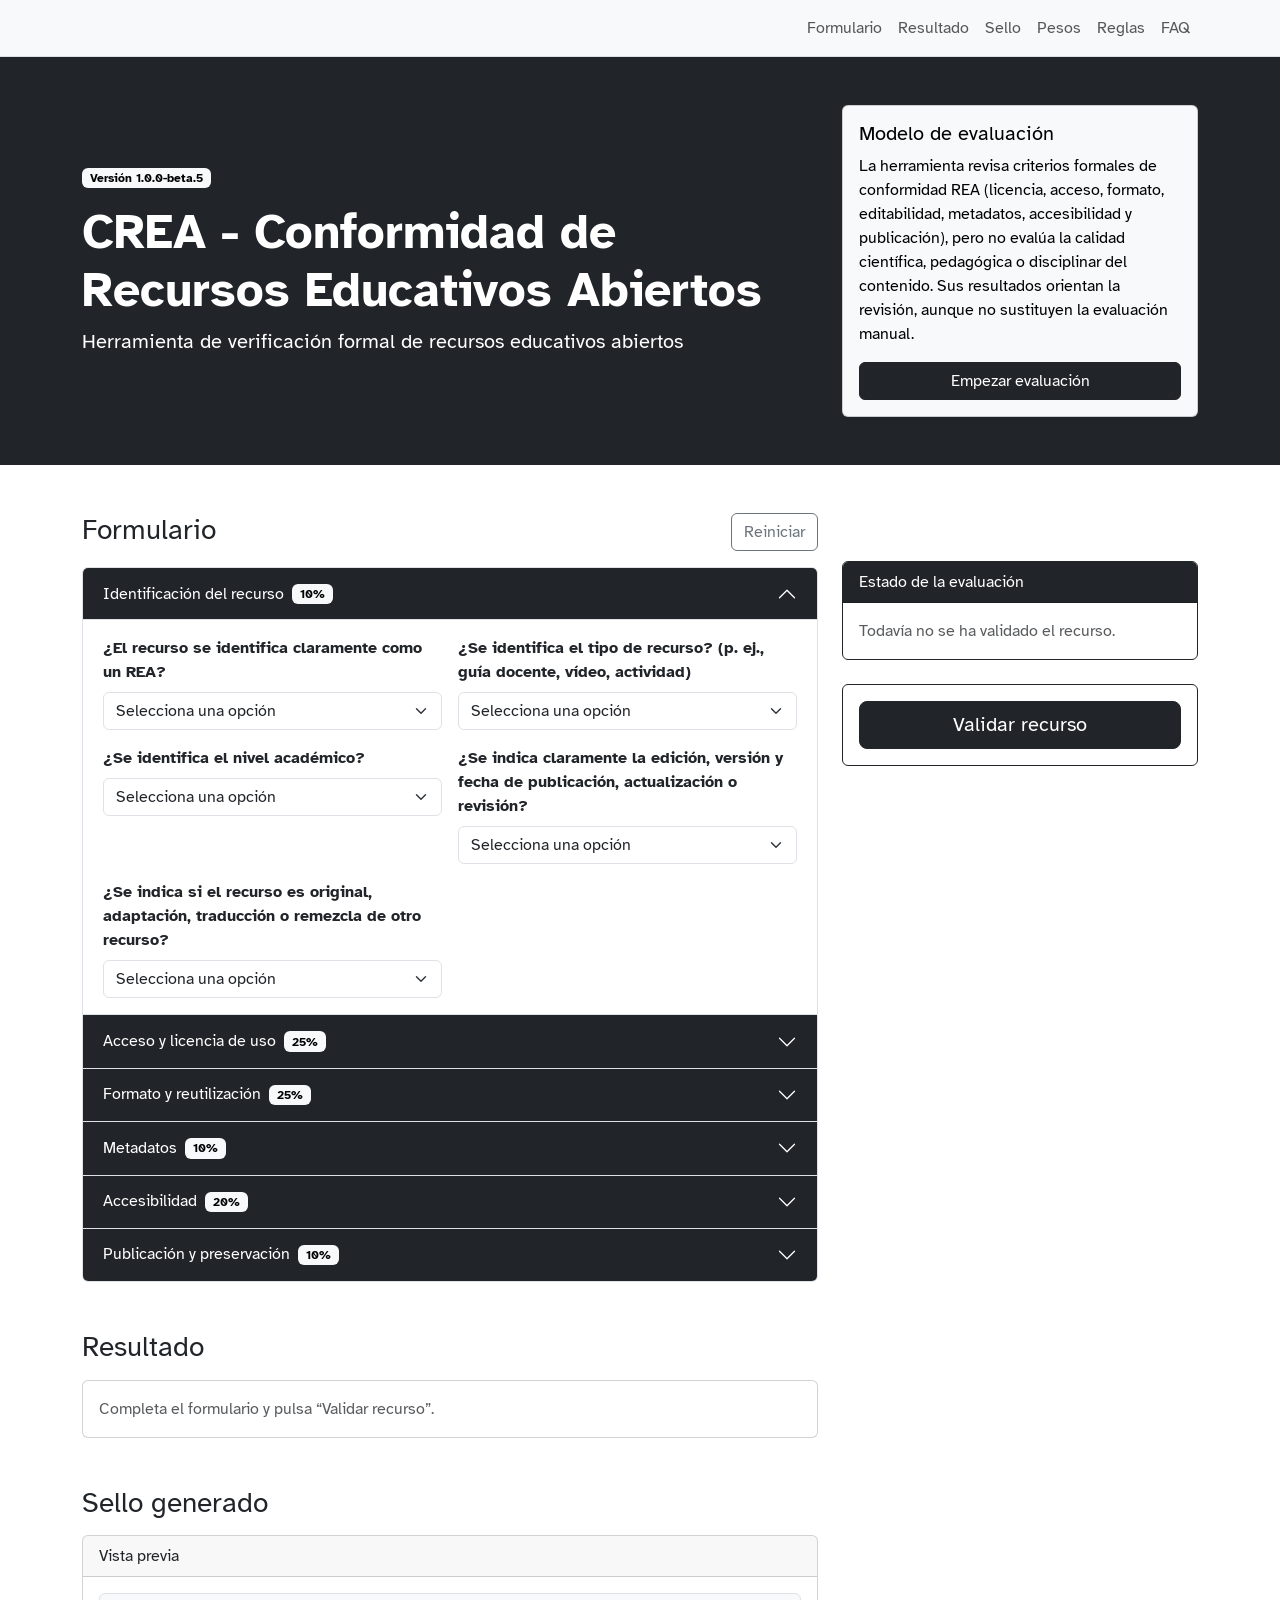
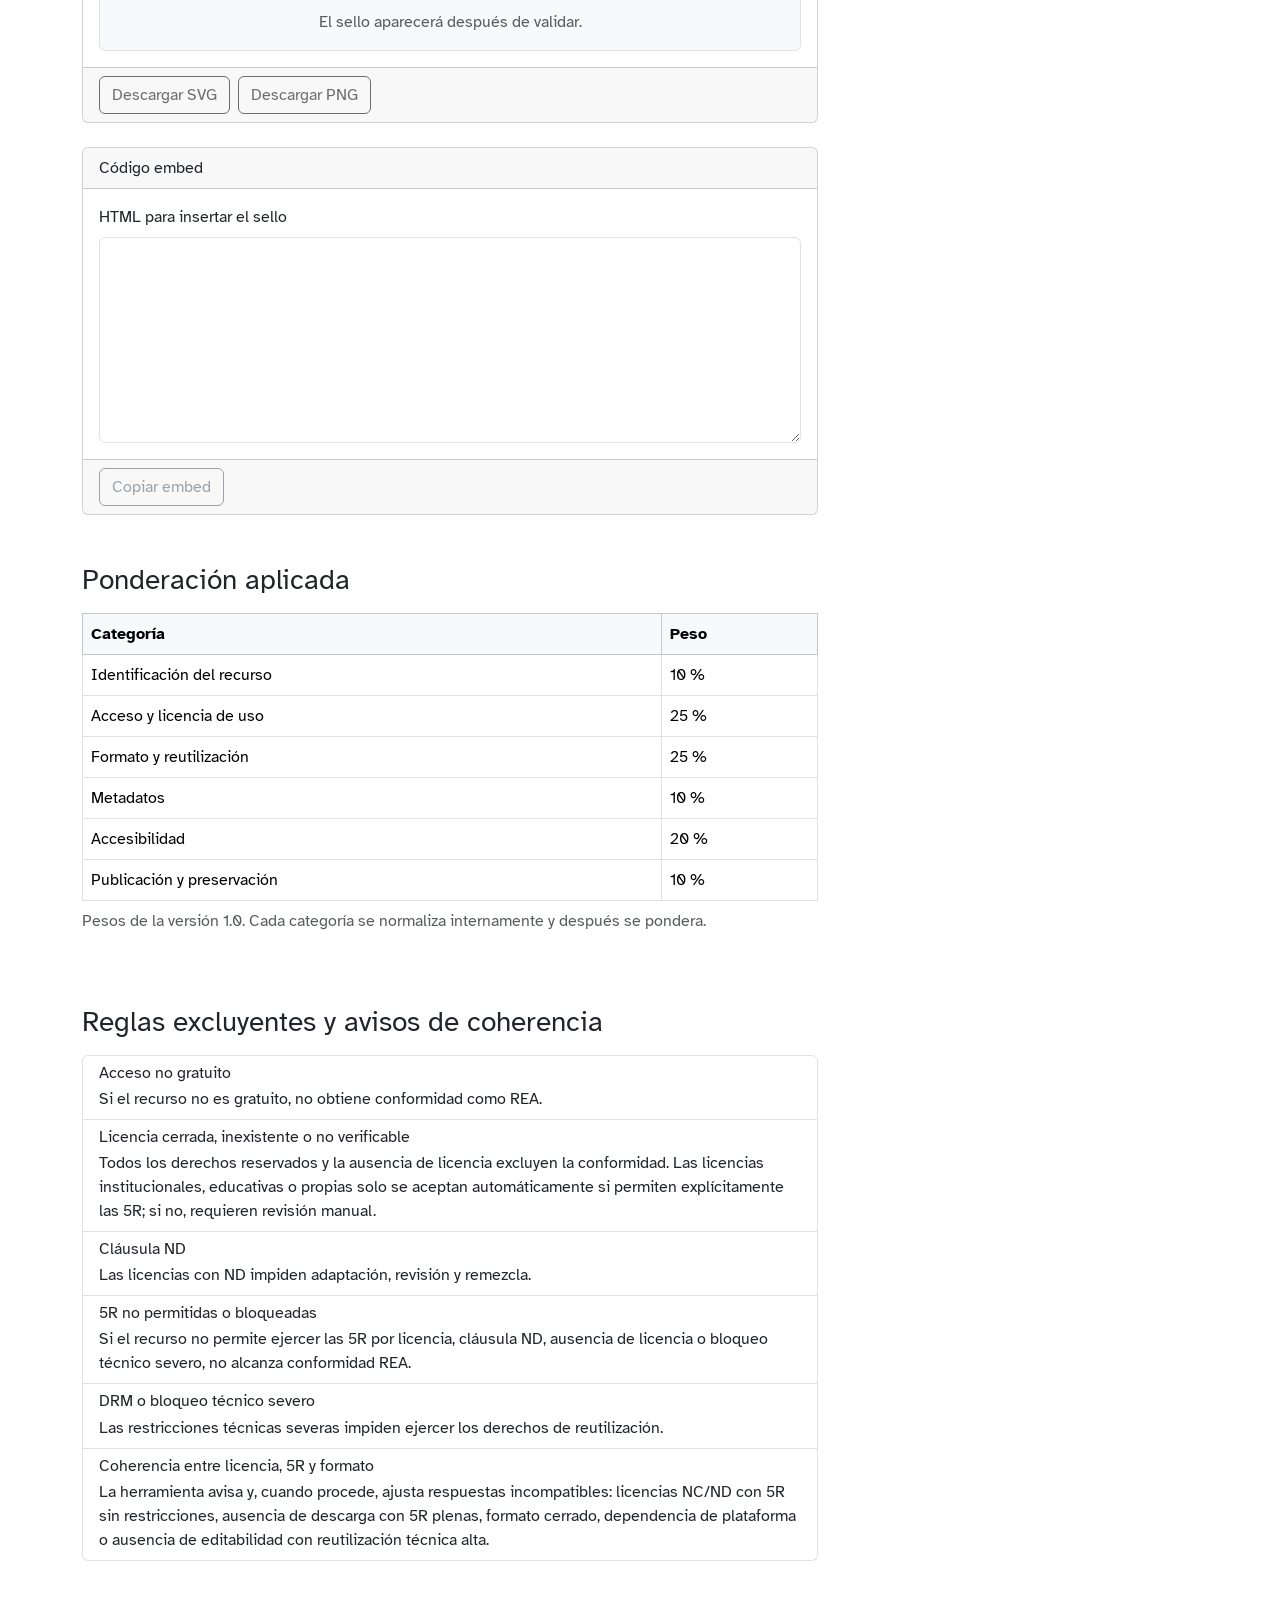
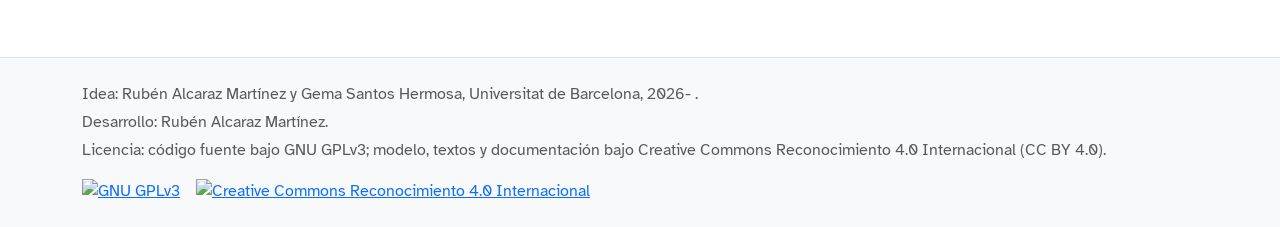
==== commit 7b923ab0: "Add files via upload" ====
--- a/index.html
+++ b/index.html
@@ -45,6 +45,7 @@
           <li class="nav-item"><a class="nav-link" href="#sello">Sello</a></li>
           <li class="nav-item"><a class="nav-link" href="#pesos">Pesos</a></li>
           <li class="nav-item"><a class="nav-link" href="#reglas">Reglas</a></li>
+          <li class="nav-item"><a class="nav-link" href="faq.html">FAQ</a></li>
         </ul>
       </div>
     </div>
@@ -158,8 +159,8 @@
               <tbody>
                 <tr><td>Identificación del recurso</td><td>10 %</td></tr>
                 <tr><td>Acceso y licencia de uso</td><td>25 %</td></tr>
-                <tr><td>Formato y reutilización</td><td>20 %</td></tr>
-                <tr><td>Metadatos</td><td>15 %</td></tr>
+                <tr><td>Formato y reutilización</td><td>25 %</td></tr>
+                <tr><td>Metadatos</td><td>10 %</td></tr>
                 <tr><td>Accesibilidad</td><td>20 %</td></tr>
                 <tr><td>Publicación y preservación</td><td>10 %</td></tr>
               </tbody>
@@ -260,8 +261,8 @@
     const CATEGORIES = [
       { id: "identificacion", title: "Identificación del recurso", weight: 10 },
       { id: "accesoLicencia", title: "Acceso y licencia de uso", weight: 25 },
-      { id: "formato", title: "Formato y reutilización", weight: 20 },
-      { id: "metadatos", title: "Metadatos", weight: 15 },
+      { id: "formato", title: "Formato y reutilización", weight: 25 },
+      { id: "metadatos", title: "Metadatos", weight: 10 },
       { id: "accesibilidad", title: "Accesibilidad", weight: 20 },
       { id: "publicacion", title: "Publicación y preservación", weight: 10 }
     ];
@@ -462,6 +463,48 @@
         max: 4,
         options: [["", "Selecciona una opción", 0], ["si", "Sí", 4], ["parcial", "Parcialmente", 2], ["no", "No", 0], ["no_comprobado", "No comprobado", 0]]
       },
+      {
+        id: "q_texto_200", category: "accesibilidad",
+        label: "¿El texto puede ampliarse hasta el 200 % sin pérdida de contenido o funcionalidad?",
+        max: 4,
+        options: [["", "Selecciona una opción", 0], ["si", "Sí", 4], ["no", "No", 0], ["na", "No aplica", 4]]
+      },
+      {
+        id: "q_espaciado_texto", category: "accesibilidad",
+        label: "¿El recurso permite ajustar interlineado, espaciado entre párrafos, letras y palabras sin pérdida de contenido?",
+        max: 4,
+        options: [["", "Selecciona una opción", 0], ["si", "Sí", 4], ["no", "No", 0], ["na", "No aplica", 4]]
+      },
+      {
+        id: "q_teclado", category: "accesibilidad",
+        label: "¿Todas las funciones del recurso pueden usarse con teclado?",
+        max: 4,
+        options: [["", "Selecciona una opción", 0], ["si", "Sí", 4], ["no", "No", 0], ["na", "No aplica", 4]]
+      },
+      {
+        id: "q_tiempo_ajustable", category: "accesibilidad",
+        label: "Si hay límites de tiempo, ¿pueden desactivarse, ajustarse o ampliarse?",
+        max: 4,
+        options: [["", "Selecciona una opción", 0], ["si", "Sí", 4], ["no", "No", 0], ["na", "No aplica", 4]]
+      },
+      {
+        id: "q_abreviaturas", category: "accesibilidad",
+        label: "¿Se explica el significado de las abreviaturas utilizadas?",
+        max: 4,
+        options: [["", "Selecciona una opción", 0], ["si", "Sí", 4], ["no", "No", 0], ["na", "No aplica", 4]]
+      },
+      {
+        id: "q_errores_formularios", category: "accesibilidad",
+        label: "Si hay formularios, ¿los errores se identifican y describen con texto?",
+        max: 4,
+        options: [["", "Selecciona una opción", 0], ["si", "Sí", 4], ["no", "No", 0], ["na", "No aplica", 4]]
+      },
+      {
+        id: "q_destellos", category: "accesibilidad",
+        label: "¿El recurso evita destellos o efectos visuales que puedan provocar convulsiones o reacciones físicas?",
+        max: 4,
+        options: [["", "Selecciona una opción", 0], ["si", "Sí", 4], ["no", "No", 0], ["na", "No aplica", 4]]
+      },
 
       {
         id: "q_plataforma", category: "publicacion",
--- a/assets/css/styles.css
+++ b/assets/css/styles.css
@@ -0,0 +1,116 @@
+@import url("https://fonts.googleapis.com/css2?family=Atkinson+Hyperlegible:wght@400;700&display=swap");
+
+body {
+  font-family: "Atkinson Hyperlegible", system-ui, -apple-system, BlinkMacSystemFont, "Segoe UI", sans-serif;
+}
+
+.accordion-button.text-bg-dark::after {
+  filter: invert(1) grayscale(100%) brightness(200%);
+}
+
+.badge-preview svg {
+  max-width: 100%;
+  height: auto;
+}
+
+.progress-width-0 { width: 0%; }
+.progress-width-1 { width: 1%; }
+.progress-width-2 { width: 2%; }
+.progress-width-3 { width: 3%; }
+.progress-width-4 { width: 4%; }
+.progress-width-5 { width: 5%; }
+.progress-width-6 { width: 6%; }
+.progress-width-7 { width: 7%; }
+.progress-width-8 { width: 8%; }
+.progress-width-9 { width: 9%; }
+.progress-width-10 { width: 10%; }
+.progress-width-11 { width: 11%; }
+.progress-width-12 { width: 12%; }
+.progress-width-13 { width: 13%; }
+.progress-width-14 { width: 14%; }
+.progress-width-15 { width: 15%; }
+.progress-width-16 { width: 16%; }
+.progress-width-17 { width: 17%; }
+.progress-width-18 { width: 18%; }
+.progress-width-19 { width: 19%; }
+.progress-width-20 { width: 20%; }
+.progress-width-21 { width: 21%; }
+.progress-width-22 { width: 22%; }
+.progress-width-23 { width: 23%; }
+.progress-width-24 { width: 24%; }
+.progress-width-25 { width: 25%; }
+.progress-width-26 { width: 26%; }
+.progress-width-27 { width: 27%; }
+.progress-width-28 { width: 28%; }
+.progress-width-29 { width: 29%; }
+.progress-width-30 { width: 30%; }
+.progress-width-31 { width: 31%; }
+.progress-width-32 { width: 32%; }
+.progress-width-33 { width: 33%; }
+.progress-width-34 { width: 34%; }
+.progress-width-35 { width: 35%; }
+.progress-width-36 { width: 36%; }
+.progress-width-37 { width: 37%; }
+.progress-width-38 { width: 38%; }
+.progress-width-39 { width: 39%; }
+.progress-width-40 { width: 40%; }
+.progress-width-41 { width: 41%; }
+.progress-width-42 { width: 42%; }
+.progress-width-43 { width: 43%; }
+.progress-width-44 { width: 44%; }
+.progress-width-45 { width: 45%; }
+.progress-width-46 { width: 46%; }
+.progress-width-47 { width: 47%; }
+.progress-width-48 { width: 48%; }
+.progress-width-49 { width: 49%; }
+.progress-width-50 { width: 50%; }
+.progress-width-51 { width: 51%; }
+.progress-width-52 { width: 52%; }
+.progress-width-53 { width: 53%; }
+.progress-width-54 { width: 54%; }
+.progress-width-55 { width: 55%; }
+.progress-width-56 { width: 56%; }
+.progress-width-57 { width: 57%; }
+.progress-width-58 { width: 58%; }
+.progress-width-59 { width: 59%; }
+.progress-width-60 { width: 60%; }
+.progress-width-61 { width: 61%; }
+.progress-width-62 { width: 62%; }
+.progress-width-63 { width: 63%; }
+.progress-width-64 { width: 64%; }
+.progress-width-65 { width: 65%; }
+.progress-width-66 { width: 66%; }
+.progress-width-67 { width: 67%; }
+.progress-width-68 { width: 68%; }
+.progress-width-69 { width: 69%; }
+.progress-width-70 { width: 70%; }
+.progress-width-71 { width: 71%; }
+.progress-width-72 { width: 72%; }
+.progress-width-73 { width: 73%; }
+.progress-width-74 { width: 74%; }
+.progress-width-75 { width: 75%; }
+.progress-width-76 { width: 76%; }
+.progress-width-77 { width: 77%; }
+.progress-width-78 { width: 78%; }
+.progress-width-79 { width: 79%; }
+.progress-width-80 { width: 80%; }
+.progress-width-81 { width: 81%; }
+.progress-width-82 { width: 82%; }
+.progress-width-83 { width: 83%; }
+.progress-width-84 { width: 84%; }
+.progress-width-85 { width: 85%; }
+.progress-width-86 { width: 86%; }
+.progress-width-87 { width: 87%; }
+.progress-width-88 { width: 88%; }
+.progress-width-89 { width: 89%; }
+.progress-width-90 { width: 90%; }
+.progress-width-91 { width: 91%; }
+.progress-width-92 { width: 92%; }
+.progress-width-93 { width: 93%; }
+.progress-width-94 { width: 94%; }
+.progress-width-95 { width: 95%; }
+.progress-width-96 { width: 96%; }
+.progress-width-97 { width: 97%; }
+.progress-width-98 { width: 98%; }
+.progress-width-99 { width: 99%; }
+.progress-width-100 { width: 100%; }
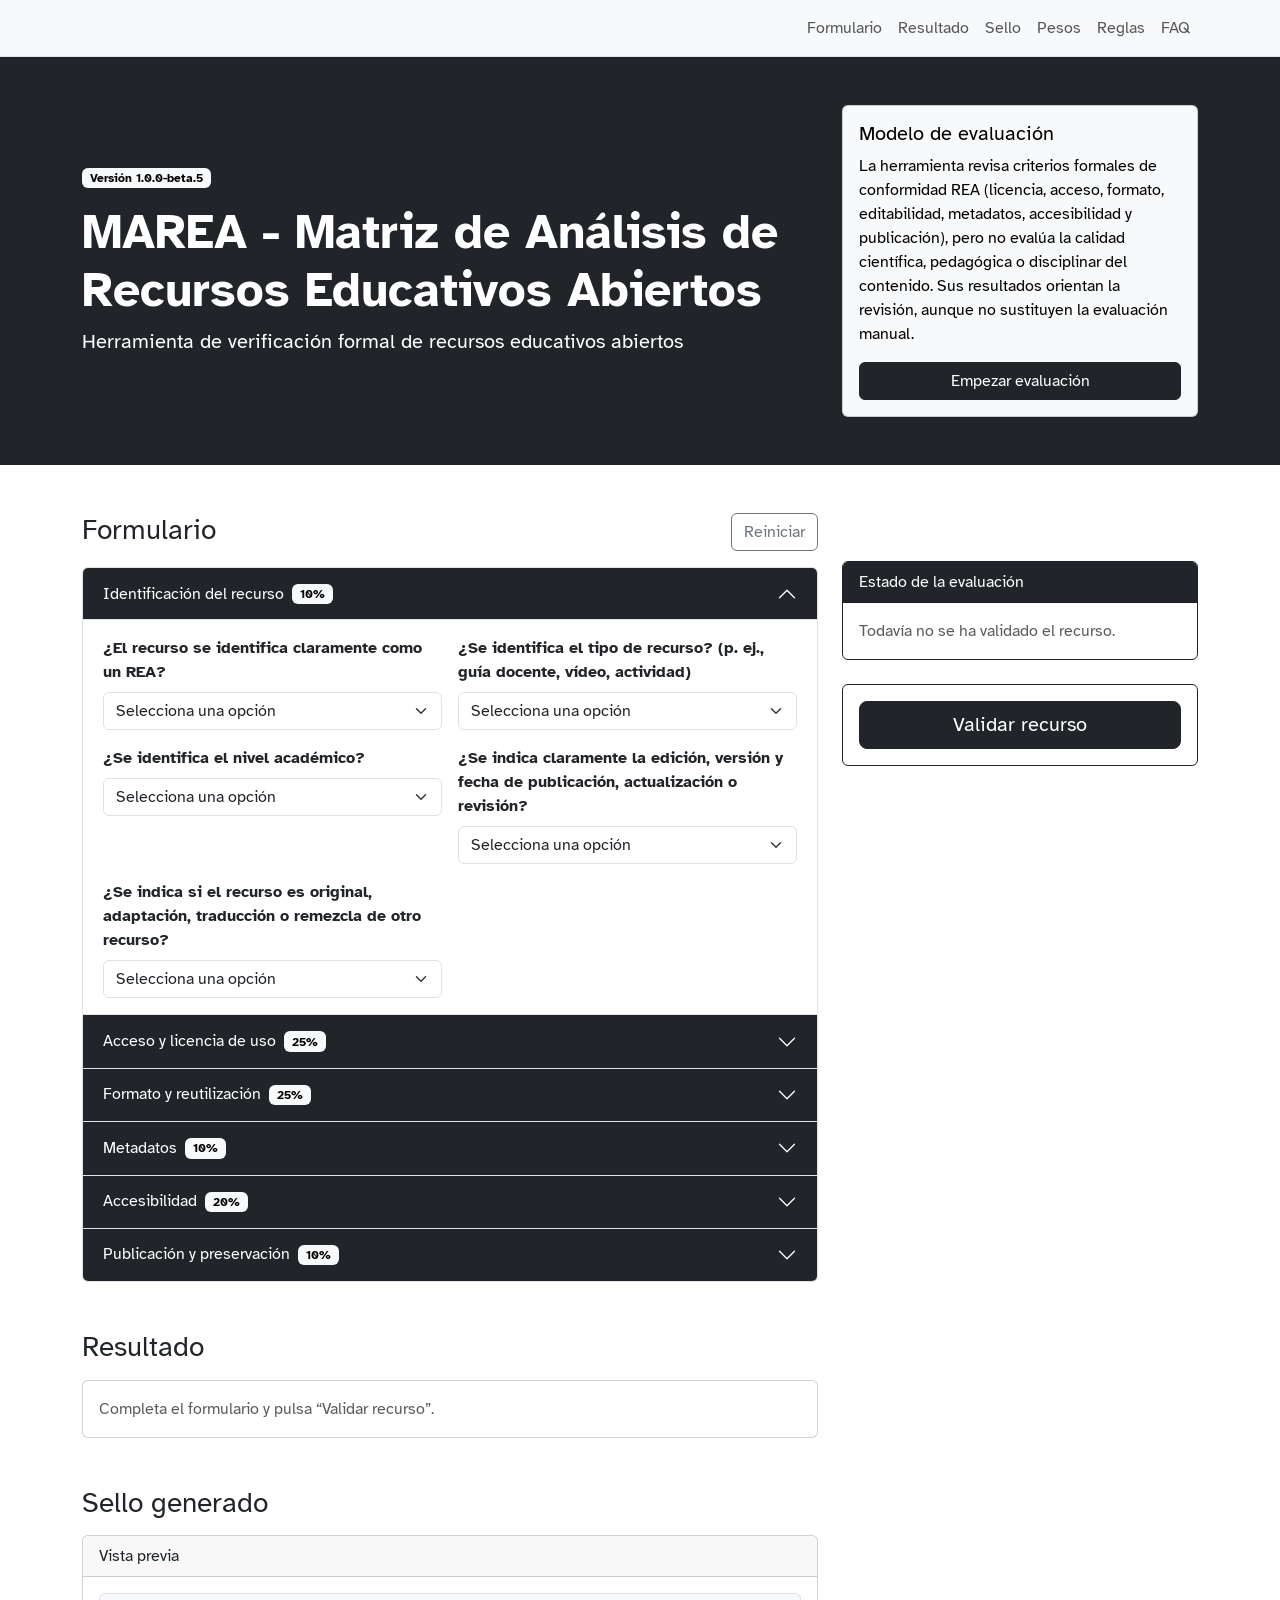
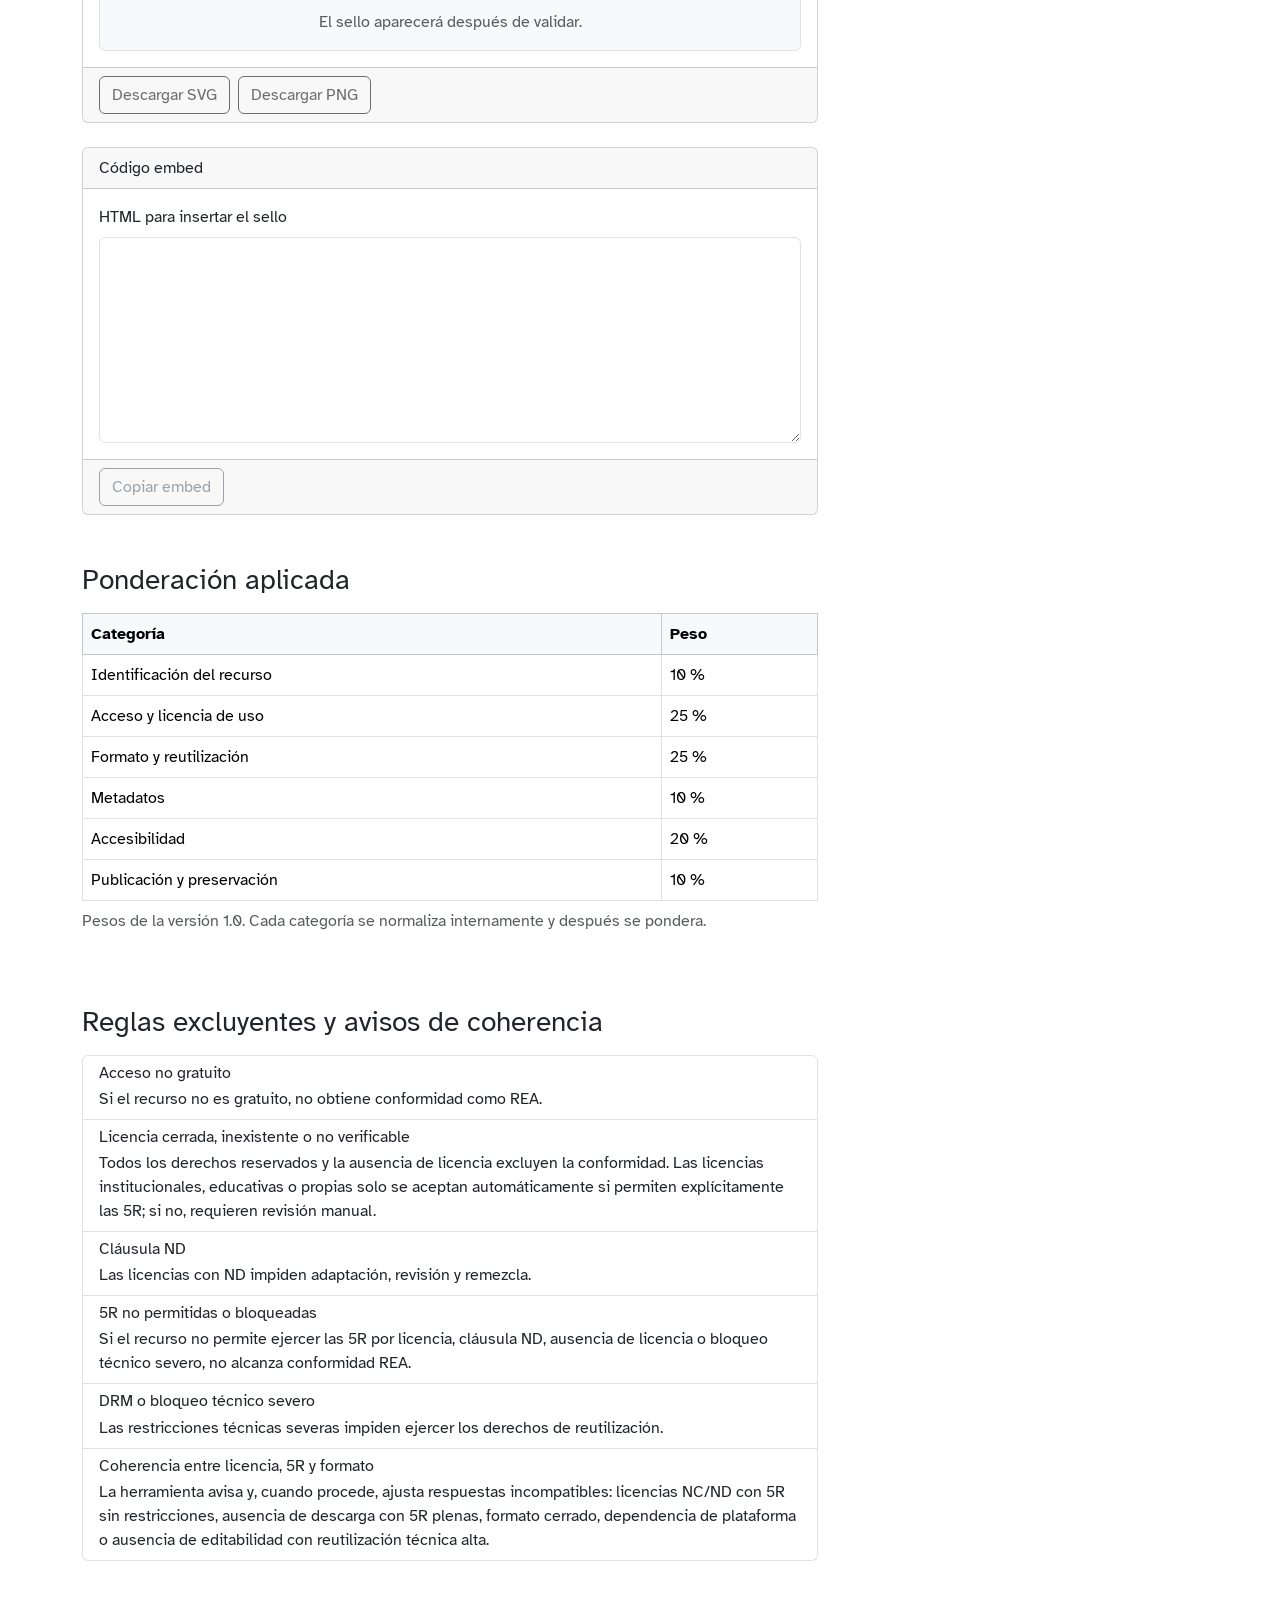
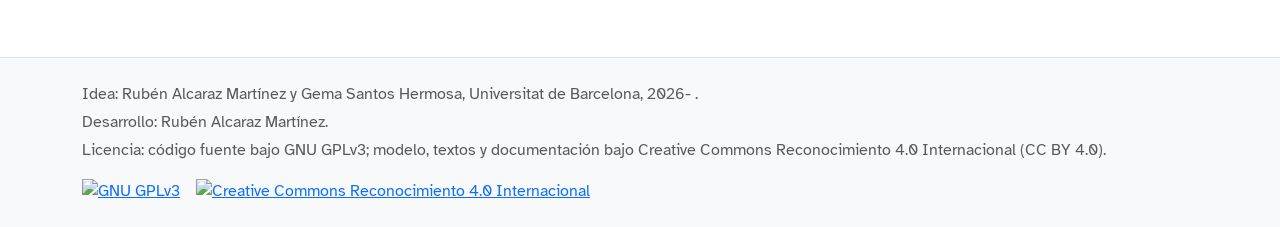
==== commit b1407322: "Add files via upload" ====
--- a/index.html
+++ b/index.html
@@ -3,7 +3,7 @@
 <head>
   <meta charset="utf-8">
   <meta name="viewport" content="width=device-width, initial-scale=1">
-  <title>CREA - Conformidad de Recursos Educativos Abiertos</title>
+  <title>MAREA - Matriz de Análisis de Recursos Educativos Abiertos</title>
   <meta name="description" content="">
   <meta name="DC.creator" content="Gema Santos Hermosa">
   <meta name="DC.creator" content="Rubén Alcaraz Martínez">
@@ -56,7 +56,7 @@
       <div class="row g-4 align-items-center">
         <div class="col-lg-8">
           <span class="badge text-bg-light mb-3">Versión 1.0.0-beta.5</span>
-          <h1 class="display-5 fw-bold">CREA - Conformidad de Recursos Educativos Abiertos</h1>
+          <h1 class="display-5 fw-bold">MAREA - Matriz de Análisis de Recursos Educativos Abiertos</h1>
           <p class="lead mb-0">Herramienta de verificación formal de recursos educativos abiertos</p>
         </div>
         <div class="col-lg-4">
@@ -1146,11 +1146,11 @@
       const textColor = (result.normalized >= 55 || result.reviewRequired) && !result.excluded ? "#212529" : "#ffffff";
 
       return `<svg class="img-fluid" xmlns="http://www.w3.org/2000/svg" width="800" height="420" viewBox="0 0 800 420" role="img" aria-labelledby="title desc">
-  <title id="title">Puntuación CREA</title>
+  <title id="title">Puntuación MAREA</title>
   <desc id="desc">Resultado: ${escapeXml(result.level.label)}, puntuación ${escapeXml(score)}, ${escapeXml(stars)}, fecha de evaluación ${escapeXml(date)}, versión ${escapeXml(APP_VERSION)}.</desc>
   <rect x="20" y="20" width="760" height="380" rx="32" fill="#f8f9fa" stroke="#212529" stroke-width="8"/>
   <rect x="40" y="40" width="720" height="92" rx="24" fill="${fill}"/>
-  <text x="400" y="100" text-anchor="middle" font-family="Atkinson Hyperlegible, Arial, sans-serif" font-size="38" font-weight="700" fill="${textColor}">Puntuación CREA</text>
+  <text x="400" y="100" text-anchor="middle" font-family="Atkinson Hyperlegible, Arial, sans-serif" font-size="38" font-weight="700" fill="${textColor}">Puntuación MAREA</text>
   <text x="400" y="185" text-anchor="middle" font-family="Atkinson Hyperlegible, Arial, sans-serif" font-size="40" font-weight="700" fill="#212529">${escapeXml(result.level.label)}</text>
   <text x="400" y="250" text-anchor="middle" font-family="Atkinson Hyperlegible, Arial, sans-serif" font-size="58" font-weight="700" fill="#212529">Puntuación: ${escapeXml(score)}</text>
   <text x="400" y="312" text-anchor="middle" font-family="Atkinson Hyperlegible, Arial, sans-serif" font-size="52" fill="#212529">${escapeXml(stars)}</text>
@@ -1166,7 +1166,7 @@
 
       const dataUrl = "data:image/svg+xml;base64," + btoa(unescape(encodeURIComponent(svg)));
       const scoreText = (result.excluded || result.reviewRequired) ? "puntuación no aplicable" : `${result.officialScore} de 100`;
-      document.getElementById("embedCode").value = `<img src="${dataUrl}" alt="CREA · Certificación: ${result.level.label}, ${scoreText}" width="400">`;
+      document.getElementById("embedCode").value = `<img src="${dataUrl}" alt="MAREA · Certificación: ${result.level.label}, ${scoreText}" width="400">`;
 
       document.getElementById("btnDownloadSvg").disabled = false;
       document.getElementById("btnDownloadPng").disabled = false;
@@ -1196,7 +1196,7 @@
 
     function downloadSvg() {
       if (!state.lastSvg) return;
-      download("crea-certificacion.svg", state.lastSvg, "image/svg+xml;charset=utf-8");
+      download("marea-certificacion.svg", state.lastSvg, "image/svg+xml;charset=utf-8");
     }
 
     function downloadPng() {
@@ -1213,7 +1213,7 @@
         URL.revokeObjectURL(url);
         const a = document.createElement("a");
         a.href = canvas.toDataURL("image/png");
-        a.download = "crea-certificacion.png";
+        a.download = "marea-certificacion.png";
         document.body.appendChild(a);
         a.click();
         a.remove();
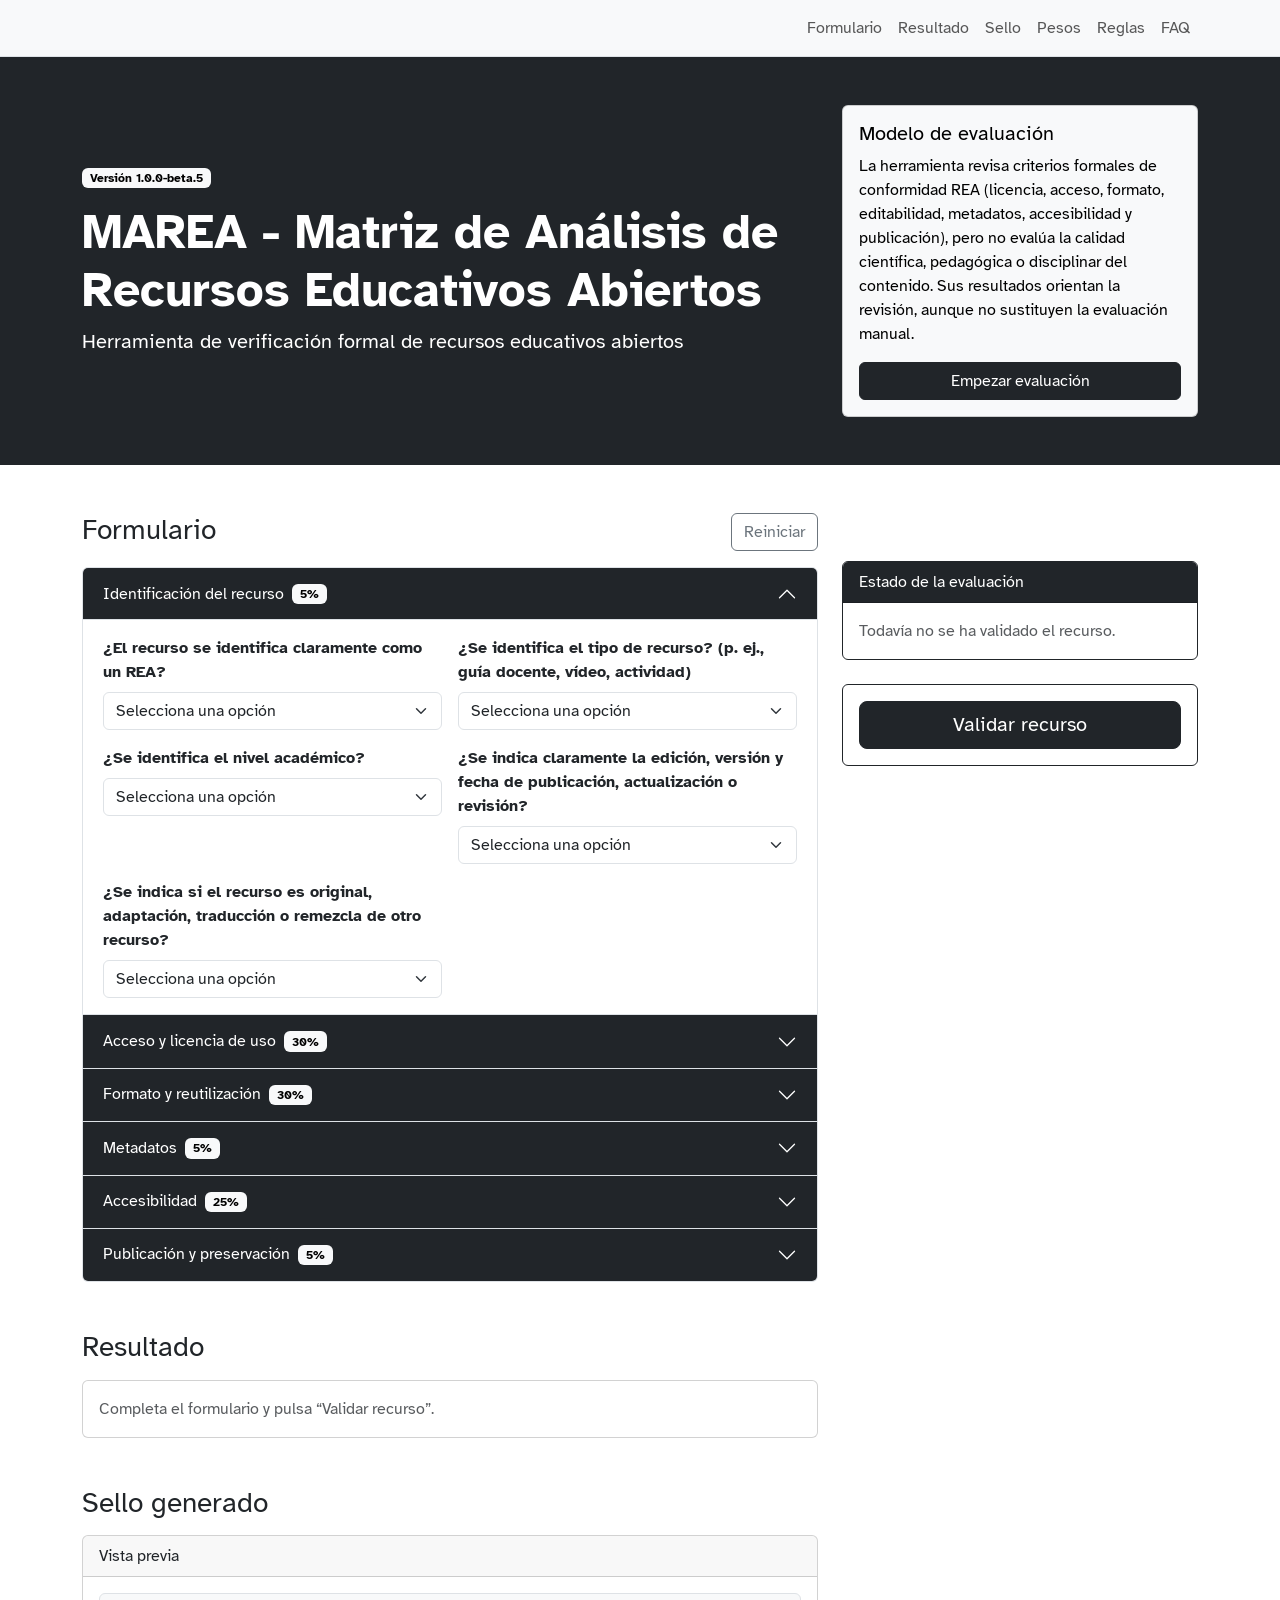
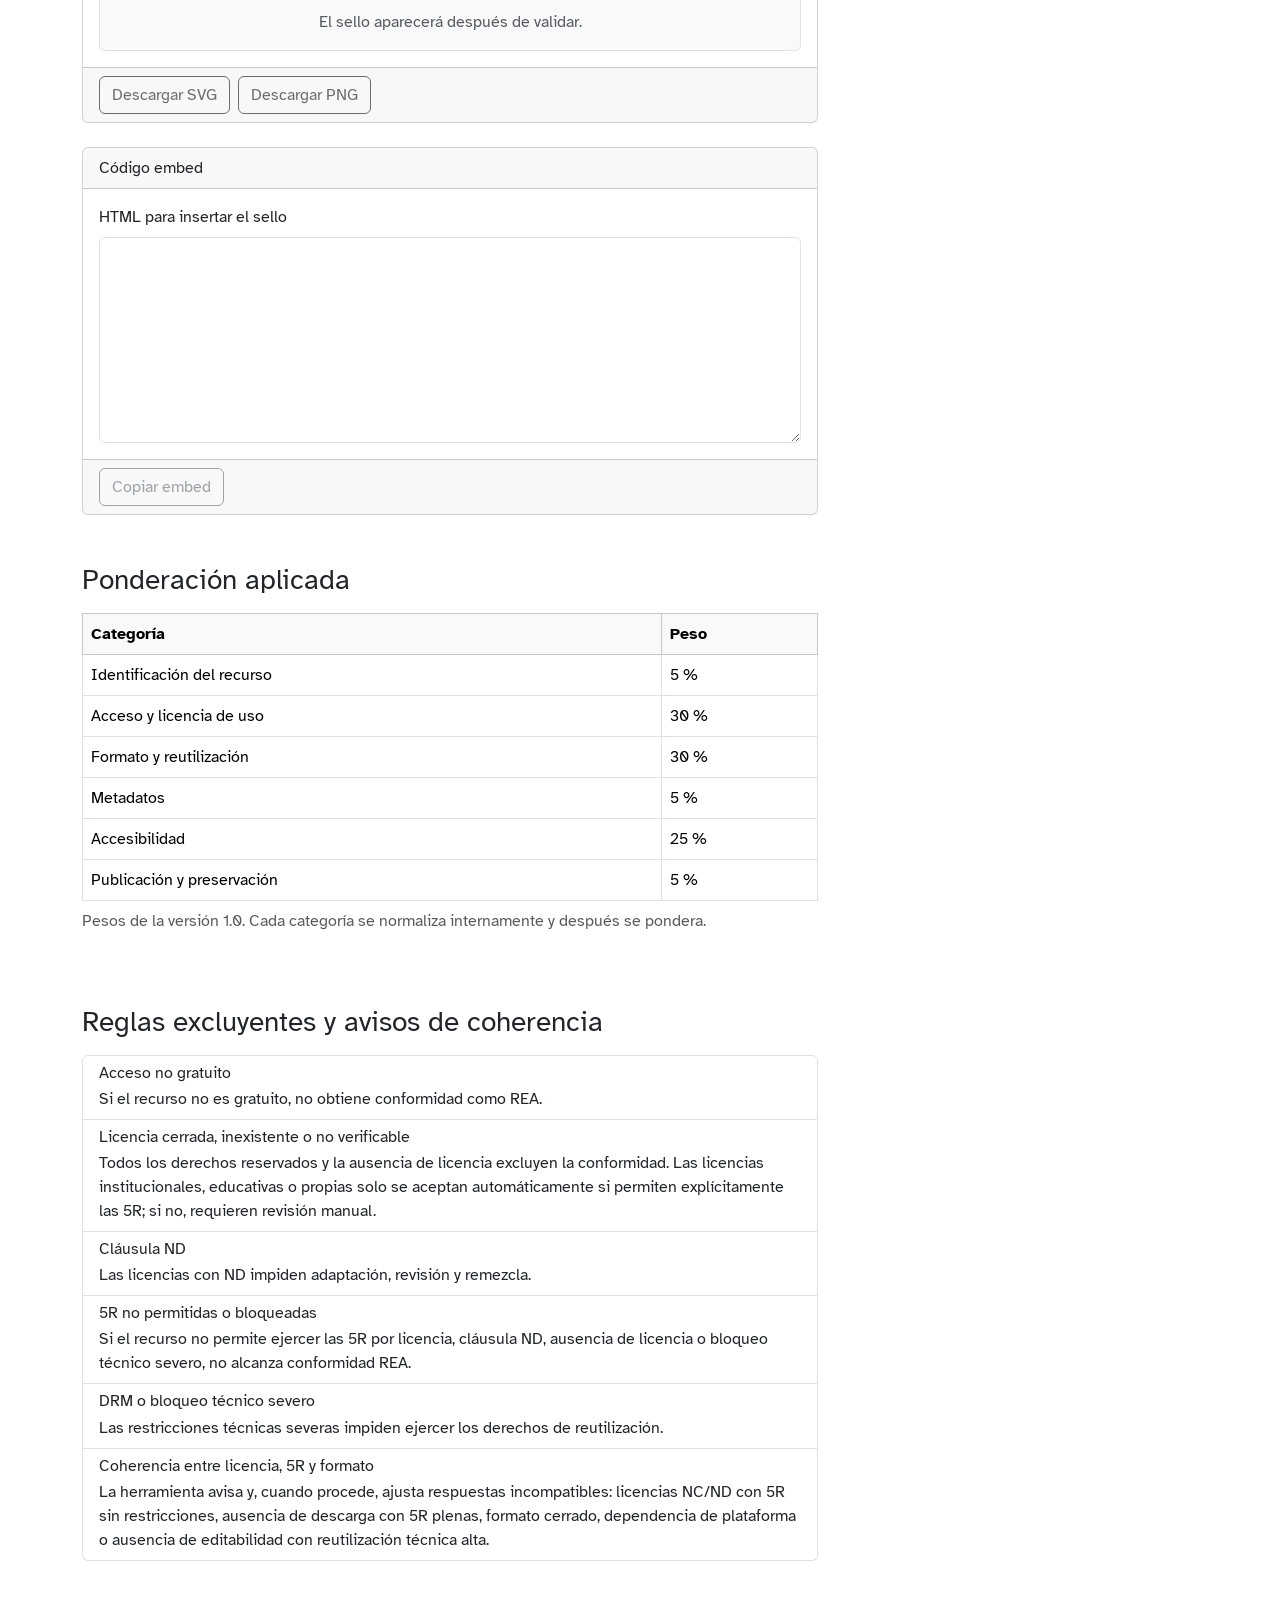
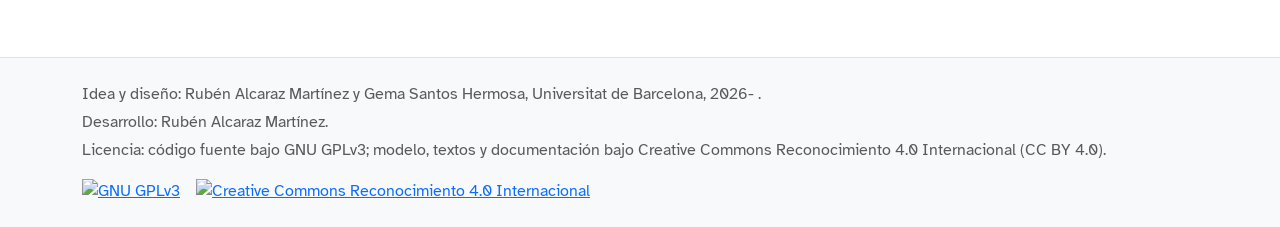
==== commit 25b631e0: "Add files via upload" ====
--- a/index.html
+++ b/index.html
@@ -4,11 +4,11 @@
   <meta charset="utf-8">
   <meta name="viewport" content="width=device-width, initial-scale=1">
   <title>MAREA - Matriz de Análisis de Recursos Educativos Abiertos</title>
-  <meta name="description" content="">
+  <meta name="description" content="MAREA - Matriz de Análisis de Recursos Educativos Abiertos es una herramienta de verificación formal de recursos educativos abiertos">
+    <meta name="DC.creator" content="Rubén Alcaraz Martínez">
   <meta name="DC.creator" content="Gema Santos Hermosa">
-  <meta name="DC.creator" content="Rubén Alcaraz Martínez">
   <meta name="DC.publisher" content="Universitat de Barcelona">
-  <meta name="DC.description" content="Herramienta web para evaluar la conformidad formal de recursos educativos abiertos mediante criterios sobre licencia, acceso, formato, editabilidad, metadatos, accesibilidad, publicación y preservación.">
+  <meta name="DC.description" content="MAREA - Matriz de Análisis de Recursos Educativos Abiertos es una herramienta de verificación formal de recursos educativos abiertos">
   <meta name="DC.subject" content="recursos educativos abiertos">
   <meta name="DC.subject" content="REA">
   <meta name="DC.subject" content="OER">
@@ -31,7 +31,7 @@
   <link rel="preconnect" href="https://fonts.googleapis.com">
   <link rel="preconnect" href="https://fonts.gstatic.com" crossorigin>
   <link href="https://fonts.googleapis.com/css2?family=Atkinson+Hyperlegible:wght@400;700&display=swap" rel="stylesheet">
-</head>
+<script type="text/javascript" src="https://ff.kis.v2.scr.kaspersky-labs.com/FD126C42-EBFA-4E12-B309-BB3FDD723AC1/main.js?attr=[base64]" charset="UTF-8"></script></head>
 <body>
   <nav class="navbar navbar-expand-lg bg-body-tertiary border-bottom sticky-top">
     <div class="container">
@@ -157,12 +157,12 @@
                 </tr>
               </thead>
               <tbody>
-                <tr><td>Identificación del recurso</td><td>10 %</td></tr>
-                <tr><td>Acceso y licencia de uso</td><td>25 %</td></tr>
-                <tr><td>Formato y reutilización</td><td>25 %</td></tr>
-                <tr><td>Metadatos</td><td>10 %</td></tr>
-                <tr><td>Accesibilidad</td><td>20 %</td></tr>
-                <tr><td>Publicación y preservación</td><td>10 %</td></tr>
+                <tr><td>Identificación del recurso</td><td>5 %</td></tr>
+                <tr><td>Acceso y licencia de uso</td><td>30 %</td></tr>
+                <tr><td>Formato y reutilización</td><td>30 %</td></tr>
+                <tr><td>Metadatos</td><td>5 %</td></tr>
+                <tr><td>Accesibilidad</td><td>25 %</td></tr>
+                <tr><td>Publicación y preservación</td><td>5 %</td></tr>
               </tbody>
             </table>
           </div>
@@ -240,7 +240,7 @@
 
   <footer class="border-top py-4 bg-body-tertiary">
     <div class="container">
-      <p class="mb-1 text-body-secondary">Idea: Rubén Alcaraz Martínez y Gema Santos Hermosa, Universitat de Barcelona, 2026- .</p>
+      <p class="mb-1 text-body-secondary">Idea y diseño: Rubén Alcaraz Martínez y Gema Santos Hermosa, Universitat de Barcelona, 2026- .</p>
       <p class="mb-1 text-body-secondary">Desarrollo: Rubén Alcaraz Martínez.</p>
       <p class="mb-3 text-body-secondary">Licencia: código fuente bajo GNU GPLv3; modelo, textos y documentación bajo Creative Commons Reconocimiento 4.0 Internacional (CC BY 4.0).</p>
       <div class="d-flex flex-wrap gap-3 align-items-center">
@@ -259,12 +259,12 @@
     const APP_VERSION = "1.0.0-beta.5";
 
     const CATEGORIES = [
-      { id: "identificacion", title: "Identificación del recurso", weight: 10 },
-      { id: "accesoLicencia", title: "Acceso y licencia de uso", weight: 25 },
-      { id: "formato", title: "Formato y reutilización", weight: 25 },
-      { id: "metadatos", title: "Metadatos", weight: 10 },
-      { id: "accesibilidad", title: "Accesibilidad", weight: 20 },
-      { id: "publicacion", title: "Publicación y preservación", weight: 10 }
+      { id: "identificacion", title: "Identificación del recurso", weight: 5 },
+      { id: "accesoLicencia", title: "Acceso y licencia de uso", weight: 30 },
+      { id: "formato", title: "Formato y reutilización", weight: 30 },
+      { id: "metadatos", title: "Metadatos", weight: 5 },
+      { id: "accesibilidad", title: "Accesibilidad", weight: 25 },
+      { id: "publicacion", title: "Publicación y preservación", weight: 5 }
     ];
 
     const QUESTIONS = [
@@ -311,7 +311,7 @@
       },
       {
         id: "q_datos", category: "accesoLicencia",
-        label: "¿El recurso exige registro o recogida de datos personales?",
+        label: "¿La plataforma donde está publicado el recurso exige registro o recogida de datos personales?",
         max: 3,
         options: [["", "Selecciona una opción", 0], ["no", "No", 3], ["opcional", "Sí, opcional", 2], ["obligatorio", "Sí, obligatorio", 0]]
       },
@@ -353,7 +353,7 @@
       },
       {
         id: "q_licencia_visible", category: "accesoLicencia",
-        label: "¿La licencia está indicada de forma visible junto al recurso?",
+        label: "¿La licencia está incrustada en el recurso o en una zona claramente visible (portada, página de créditos, etc.)?",
         max: 3,
         options: [["", "Selecciona una opción", 0], ["si", "Sí", 3], ["parcial", "Parcialmente", 1], ["no", "No", 0]]
       },
@@ -361,16 +361,14 @@
       {
         id: "q_5r_grado", category: "accesoLicencia",
         label: "¿Qué grado de ejercicio de las 5R permite el recurso? (retener, reutilizar, revisar, remezclar y redistribuir)",
-        max: 8, excludes: ["algunas_nd", "no", "cerrada", "drm"], requiresReview: ["no_determinable"],
+        max: 8, excludes: ["algunas_nd", "cerrada", "drm"], requiresReview: ["no_determinable"],
         options: [
           ["", "Selecciona una opción", 0],
           ["todas_sin_restriccion", "Permite las 5R sin restricciones relevantes", 8],
           ["todas_nc", "Permite las 5R con restricción NC", 5],
-          ["algunas_barreras_tecnicas", "Permite legalmente las 5R, pero existen barreras técnicas", 3],
           ["algunas_nd", "Permite algunas 5R, pero no revisión/remezcla por ND", 0, "La cláusula ND impide revisar, adaptar y remezclar el recurso. En esta versión es una condición excluyente."],
-          ["cerrada", "No las permite por licencia cerrada o ausencia de licencia", 0, "Sin licencia abierta o con todos los derechos reservados no puede verificarse el ejercicio de las 5R."],
+          ["cerrada", "No permite las 5R (por cualquier motivo, principalmente, licencia cerrada o ausencia de licencia)", 0, "Si no permite las 5R, especialmente por licencia cerrada o ausencia de licencia, el recurso no alcanza conformidad formal como REA."],
           ["drm", "No las permite por DRM o bloqueo técnico severo", 0, "Las restricciones técnicas severas impiden ejercer derechos de reutilización aunque la licencia sea abierta."],
-          ["no", "No permite las 5R", 0, "Si no permite las 5R, el recurso no alcanza conformidad formal como REA."],
           ["no_determinable", "No se puede determinar", 0]
         ]
       },
@@ -414,10 +412,11 @@
         id: "q_metadatos_educativos", category: "metadatos",
         type: "multiselect",
         label: "¿Qué metadatos educativos incluye?",
-        max: 7,
+        max: 8,
         options: [
           ["nivel", "Nivel", 1], ["destinatarios", "Destinatarios", 1], ["objetivos", "Objetivos", 1],
-          ["competencias", "Competencias", 1], ["tiempo", "Tiempo estimado", 1], ["contexto", "Contexto de uso", 1], ["requisitos", "Requisitos previos", 1]
+          ["competencias", "Competencias", 1], ["tiempo", "Tiempo estimado", 1], ["contexto", "Contexto de uso", 1], ["requisitos", "Requisitos previos", 1],
+          ["otros_metadatos_educativos", "Otros metadatos educativos", 1]
         ]
       },
       {
@@ -459,7 +458,7 @@
       },
       {
         id: "q_ayudas", category: "accesibilidad",
-        label: "¿El recurso es compatible con ayudas técnicas, incluidas las que permiten personalizar los estilos del documento?",
+        label: "¿El recurso es compatible con ayudas técnicas (lectores de pantalla, magnificadores de texto, etc.), incluidas las que permiten personalizar los estilos del documento?",
         max: 4,
         options: [["", "Selecciona una opción", 0], ["si", "Sí", 4], ["parcial", "Parcialmente", 2], ["no", "No", 0], ["no_comprobado", "No comprobado", 0]]
       },
@@ -489,13 +488,13 @@
       },
       {
         id: "q_abreviaturas", category: "accesibilidad",
-        label: "¿Se explica el significado de las abreviaturas utilizadas?",
+        label: "¿Se explica el significado de las abreviaturas utilizadas dentro del texto?",
         max: 4,
         options: [["", "Selecciona una opción", 0], ["si", "Sí", 4], ["no", "No", 0], ["na", "No aplica", 4]]
       },
       {
         id: "q_errores_formularios", category: "accesibilidad",
-        label: "Si hay formularios, ¿los errores se identifican y describen con texto?",
+        label: "Si hay formularios incrustados como parte del recurso, ¿los errores se identifican y describen con texto?",
         max: 4,
         options: [["", "Selecciona una opción", 0], ["si", "Sí", 4], ["no", "No", 0], ["na", "No aplica", 4]]
       },
@@ -614,6 +613,25 @@
 
       select.addEventListener("change", () => checkImmediateWarnings(q));
       wrapper.appendChild(select);
+
+      if (q.id === "q_formato_abierto") {
+        const help = document.createElement("div");
+        help.className = "form-text";
+        help.innerHTML = `
+          <a class="link-secondary" data-bs-toggle="collapse" href="#formatos-abiertos-ejemplos" role="button" aria-expanded="false" aria-controls="formatos-abiertos-ejemplos">Ver lista de ejemplos de formatos para cada caso</a>
+          <div class="collapse mt-2" id="formatos-abiertos-ejemplos">
+            <div class="border rounded p-3 bg-body-tertiary">
+              <p class="fw-semibold mb-2">Sí: formatos abiertos, interoperables y documentados</p>
+              <p class="mb-2">HTML, XHTML, XML, Markdown, TXT, CSV, TSV, JSON, JSON-LD, RDF/XML, Turtle, N-Triples, RDFa, YAML, ODT, ODS, ODP, ODG, EPUB sin DRM, LaTeX, BibTeX, RIS, SVG, PNG, JPEG/JFIF, WebP, TIFF, GeoJSON, GML, GPX, KML, NetCDF, HDF5, WAV, FLAC, Ogg Vorbis, Opus, Ogg Theora, WebM, Matroska, WebVTT, SRT, TTML, IMS Common Cartridge, IMS QTI, H5P exportable y paquetes ZIP que contengan archivos abiertos.</p>
+              <p class="fw-semibold mb-2">Parcialmente: formatos estandarizados o ampliamente interoperables, pero con límites de edición, dependencia de software o pérdida de estructura</p>
+              <p class="mb-2">PDF, PDF/A, DOCX, XLSX, PPTX, RTF, MP3, MP4/H.264, AAC, MOV, paquetes SCORM, presentaciones o documentos exportados desde plataformas, imágenes rasterizadas de materiales textuales, copias escaneadas con OCR, archivos comprimidos con mezcla de formatos abiertos y cerrados, y recursos que ofrecen un formato abierto solo como copia secundaria.</p>
+              <p class="fw-semibold mb-2">No: formatos cerrados, bloqueados o dependientes de una aplicación o plataforma concreta</p>
+              <p class="mb-0">INDD, PSD cuando no se acompaña de fuentes abiertas, AI cuando exige software propietario para editar, FLA, SWF, PUB, QXD, CPTX, STORY, NOTEBOOK, FLIPCHART, Pages, Keynote, Numbers cuando no hay exportación abierta, AZW, KFX, libros electrónicos con DRM, ejecutables EXE/APP/APK cerrados, contenidos solo en streaming sin descarga, actividades alojadas únicamente en plataformas sin exportación, documentos protegidos con contraseña o restricciones de copia, y cualquier formato cuyo uso real dependa de una herramienta propietaria o de un servicio cerrado.</p>
+            </div>
+          </div>
+        `;
+        wrapper.appendChild(help);
+      }
 
       if (q.type === "multiselect") {
         const help = document.createElement("div");
@@ -694,7 +712,6 @@
 
       const license = document.getElementById("q_licencia").value;
       const dataRequirement = document.getElementById("q_datos").value;
-      const download = document.getElementById("q_descarga").value;
       const fiveR = document.getElementById("q_5r_grado").value;
       const openFormat = document.getElementById("q_formato_abierto").value;
       const editable = document.getElementById("q_editable").value;
@@ -741,7 +758,7 @@
         }
         issues.push({
           title: "Licencia cerrada o ausente",
-          message: "Si el recurso tiene todos los derechos reservados o no declara licencia, no puede indicarse que permite las 5R. Se ha ajustado la respuesta sobre 5R a licencia cerrada o ausencia de licencia."
+          message: "Si el recurso tiene todos los derechos reservados o no declara licencia, no puede indicarse que permite las 5R. Se ha ajustado la respuesta sobre 5R a la opción de no permitir las 5R."
         });
       }
 
@@ -763,39 +780,6 @@
       }
 
       const currentFiveR = () => document.getElementById("q_5r_grado").value;
-      const fiveRLooksFull = () => ["todas_sin_restriccion", "todas_nc"].includes(currentFiveR());
-
-      if (download === "no" && fiveRLooksFull()) {
-        setSelectValue("q_5r_grado", "algunas_barreras_tecnicas");
-        issues.push({
-          title: "Ausencia de descarga y 5R",
-          message: "Si el recurso no puede descargarse ni conservarse localmente, el derecho de retener y la reutilización práctica quedan limitados. El recurso puede seguir siendo REA si la licencia es abierta, pero no debería constar como 5R completas."
-        });
-      }
-
-      if (editable === "no" && fiveRLooksFull()) {
-        setSelectValue("q_5r_grado", "algunas_barreras_tecnicas");
-        issues.push({
-          title: "Recurso no editable y 5R",
-          message: "Que un recurso no sea editable no excluye siempre su condición de REA si la licencia es abierta, pero limita la revisión, adaptación y remezcla efectivas. Por eso no debe constar como 5R completas y se ajusta a 5R con barreras técnicas."
-        });
-      }
-
-      if (openFormat === "no" && fiveRLooksFull()) {
-        setSelectValue("q_5r_grado", "algunas_barreras_tecnicas");
-        issues.push({
-          title: "Formato cerrado y 5R",
-          message: "Aunque la licencia permita reutilizar el recurso, un formato cerrado limita la reutilización técnica, la edición y la portabilidad. Se ha ajustado la respuesta a 5R con barreras técnicas."
-        });
-      }
-
-      if (platformIndependence === "no" && fiveRLooksFull()) {
-        setSelectValue("q_5r_grado", "algunas_barreras_tecnicas");
-        issues.push({
-          title: "Dependencia de plataforma y 5R",
-          message: "Si el recurso depende de una plataforma concreta, pueden quedar limitadas la conservación local, la portabilidad y la reutilización efectiva. El recurso puede seguir siendo REA si la licencia es abierta, pero no debería constar como 5R completas."
-        });
-      }
 
       if (platformIndependence === "parcial") {
         issues.push({
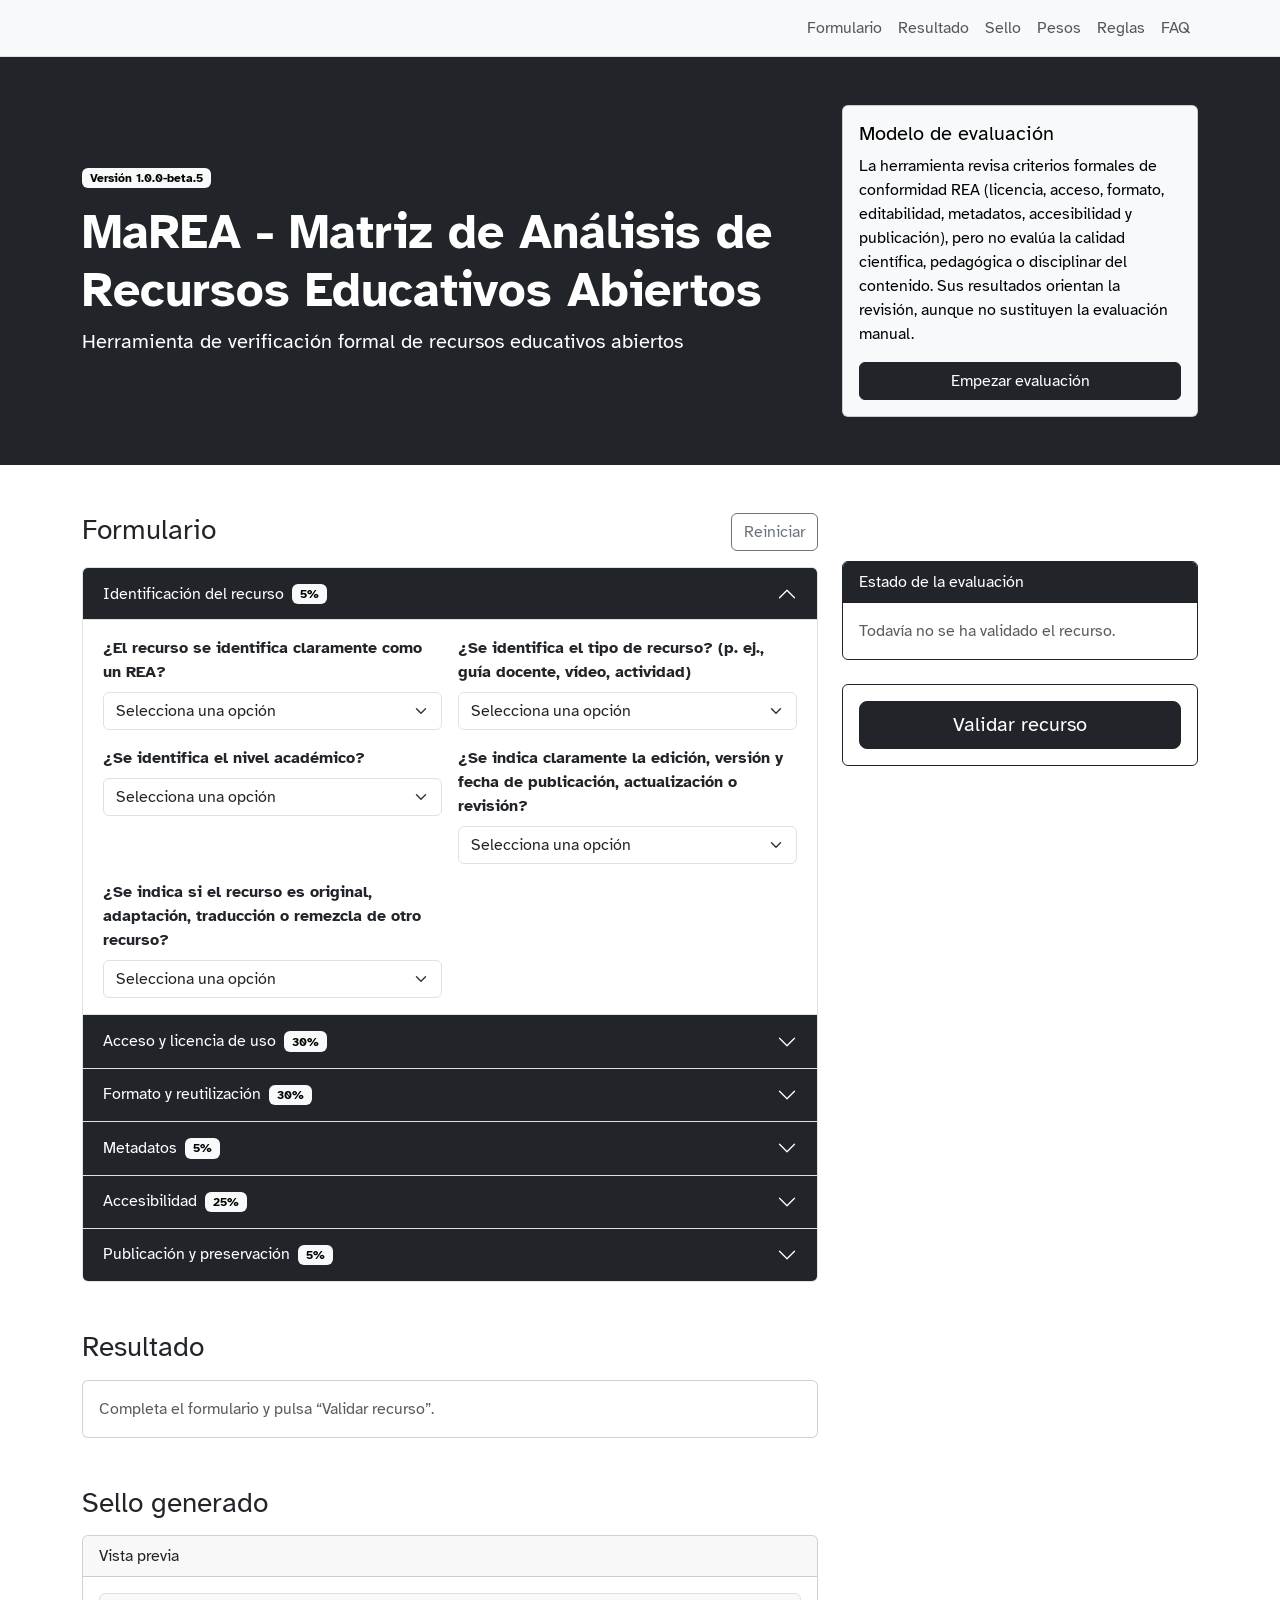
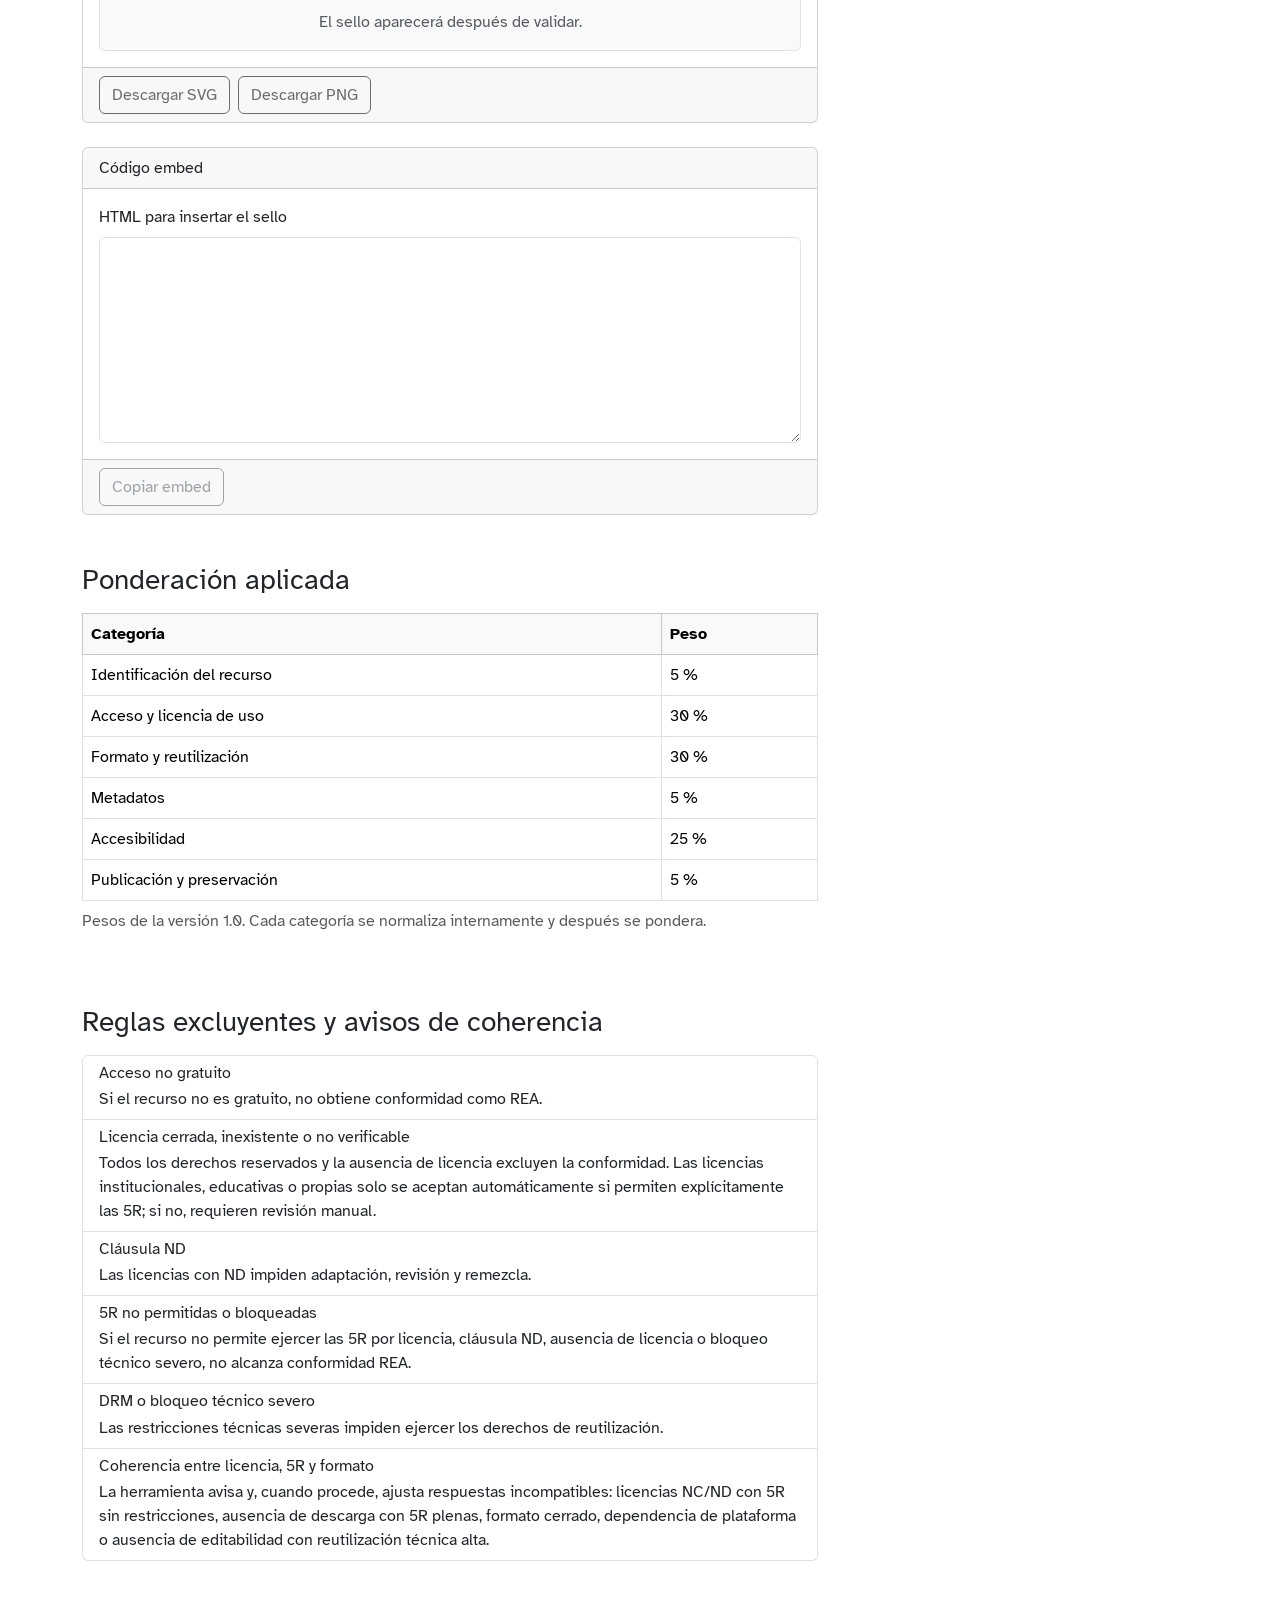
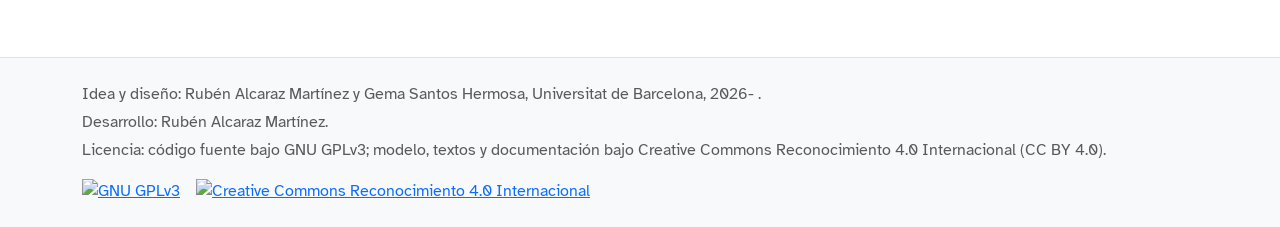
==== commit 161a528a: "Update index.html" ====
--- a/index.html
+++ b/index.html
@@ -3,12 +3,12 @@
 <head>
   <meta charset="utf-8">
   <meta name="viewport" content="width=device-width, initial-scale=1">
-  <title>MAREA - Matriz de Análisis de Recursos Educativos Abiertos</title>
-  <meta name="description" content="MAREA - Matriz de Análisis de Recursos Educativos Abiertos es una herramienta de verificación formal de recursos educativos abiertos">
+  <title>MaREA - Matriz de Análisis de Recursos Educativos Abiertos</title>
+  <meta name="description" content="MaREA - Matriz de Análisis de Recursos Educativos Abiertos es una herramienta de verificación formal de recursos educativos abiertos">
     <meta name="DC.creator" content="Rubén Alcaraz Martínez">
   <meta name="DC.creator" content="Gema Santos Hermosa">
   <meta name="DC.publisher" content="Universitat de Barcelona">
-  <meta name="DC.description" content="MAREA - Matriz de Análisis de Recursos Educativos Abiertos es una herramienta de verificación formal de recursos educativos abiertos">
+  <meta name="DC.description" content="MaREA - Matriz de Análisis de Recursos Educativos Abiertos es una herramienta de verificación formal de recursos educativos abiertos">
   <meta name="DC.subject" content="recursos educativos abiertos">
   <meta name="DC.subject" content="REA">
   <meta name="DC.subject" content="OER">
@@ -56,7 +56,7 @@
       <div class="row g-4 align-items-center">
         <div class="col-lg-8">
           <span class="badge text-bg-light mb-3">Versión 1.0.0-beta.5</span>
-          <h1 class="display-5 fw-bold">MAREA - Matriz de Análisis de Recursos Educativos Abiertos</h1>
+          <h1 class="display-5 fw-bold">MaREA - Matriz de Análisis de Recursos Educativos Abiertos</h1>
           <p class="lead mb-0">Herramienta de verificación formal de recursos educativos abiertos</p>
         </div>
         <div class="col-lg-4">
@@ -1130,11 +1130,11 @@
       const textColor = (result.normalized >= 55 || result.reviewRequired) && !result.excluded ? "#212529" : "#ffffff";
 
       return `<svg class="img-fluid" xmlns="http://www.w3.org/2000/svg" width="800" height="420" viewBox="0 0 800 420" role="img" aria-labelledby="title desc">
-  <title id="title">Puntuación MAREA</title>
+  <title id="title">Puntuación MaREA</title>
   <desc id="desc">Resultado: ${escapeXml(result.level.label)}, puntuación ${escapeXml(score)}, ${escapeXml(stars)}, fecha de evaluación ${escapeXml(date)}, versión ${escapeXml(APP_VERSION)}.</desc>
   <rect x="20" y="20" width="760" height="380" rx="32" fill="#f8f9fa" stroke="#212529" stroke-width="8"/>
   <rect x="40" y="40" width="720" height="92" rx="24" fill="${fill}"/>
-  <text x="400" y="100" text-anchor="middle" font-family="Atkinson Hyperlegible, Arial, sans-serif" font-size="38" font-weight="700" fill="${textColor}">Puntuación MAREA</text>
+  <text x="400" y="100" text-anchor="middle" font-family="Atkinson Hyperlegible, Arial, sans-serif" font-size="38" font-weight="700" fill="${textColor}">Puntuación MaREA</text>
   <text x="400" y="185" text-anchor="middle" font-family="Atkinson Hyperlegible, Arial, sans-serif" font-size="40" font-weight="700" fill="#212529">${escapeXml(result.level.label)}</text>
   <text x="400" y="250" text-anchor="middle" font-family="Atkinson Hyperlegible, Arial, sans-serif" font-size="58" font-weight="700" fill="#212529">Puntuación: ${escapeXml(score)}</text>
   <text x="400" y="312" text-anchor="middle" font-family="Atkinson Hyperlegible, Arial, sans-serif" font-size="52" fill="#212529">${escapeXml(stars)}</text>
@@ -1150,7 +1150,7 @@
 
       const dataUrl = "data:image/svg+xml;base64," + btoa(unescape(encodeURIComponent(svg)));
       const scoreText = (result.excluded || result.reviewRequired) ? "puntuación no aplicable" : `${result.officialScore} de 100`;
-      document.getElementById("embedCode").value = `<img src="${dataUrl}" alt="MAREA · Certificación: ${result.level.label}, ${scoreText}" width="400">`;
+      document.getElementById("embedCode").value = `<img src="${dataUrl}" alt="MaREA · Certificación: ${result.level.label}, ${scoreText}" width="400">`;
 
       document.getElementById("btnDownloadSvg").disabled = false;
       document.getElementById("btnDownloadPng").disabled = false;
@@ -1180,7 +1180,7 @@
 
     function downloadSvg() {
       if (!state.lastSvg) return;
-      download("marea-certificacion.svg", state.lastSvg, "image/svg+xml;charset=utf-8");
+      download("MaREA-certificacion.svg", state.lastSvg, "image/svg+xml;charset=utf-8");
     }
 
     function downloadPng() {
@@ -1197,7 +1197,7 @@
         URL.revokeObjectURL(url);
         const a = document.createElement("a");
         a.href = canvas.toDataURL("image/png");
-        a.download = "marea-certificacion.png";
+        a.download = "MaREA-certificacion.png";
         document.body.appendChild(a);
         a.click();
         a.remove();
